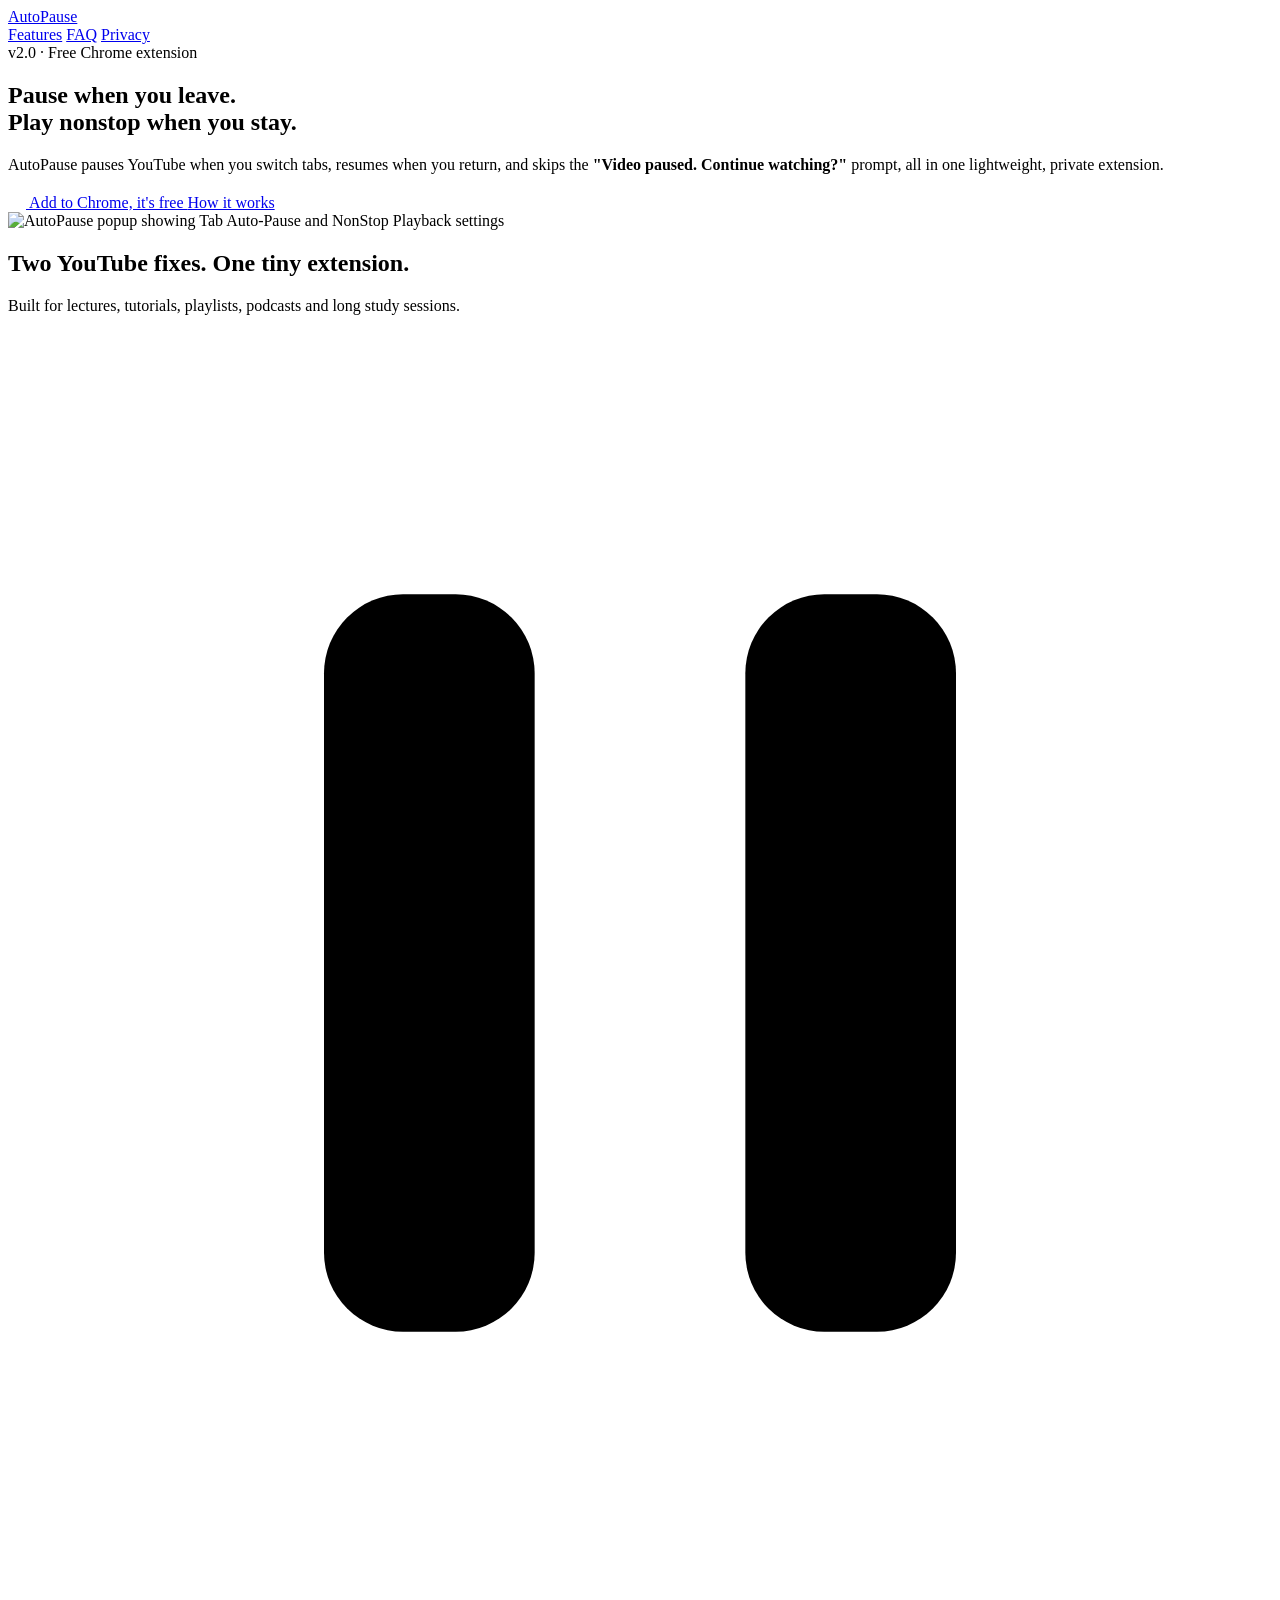
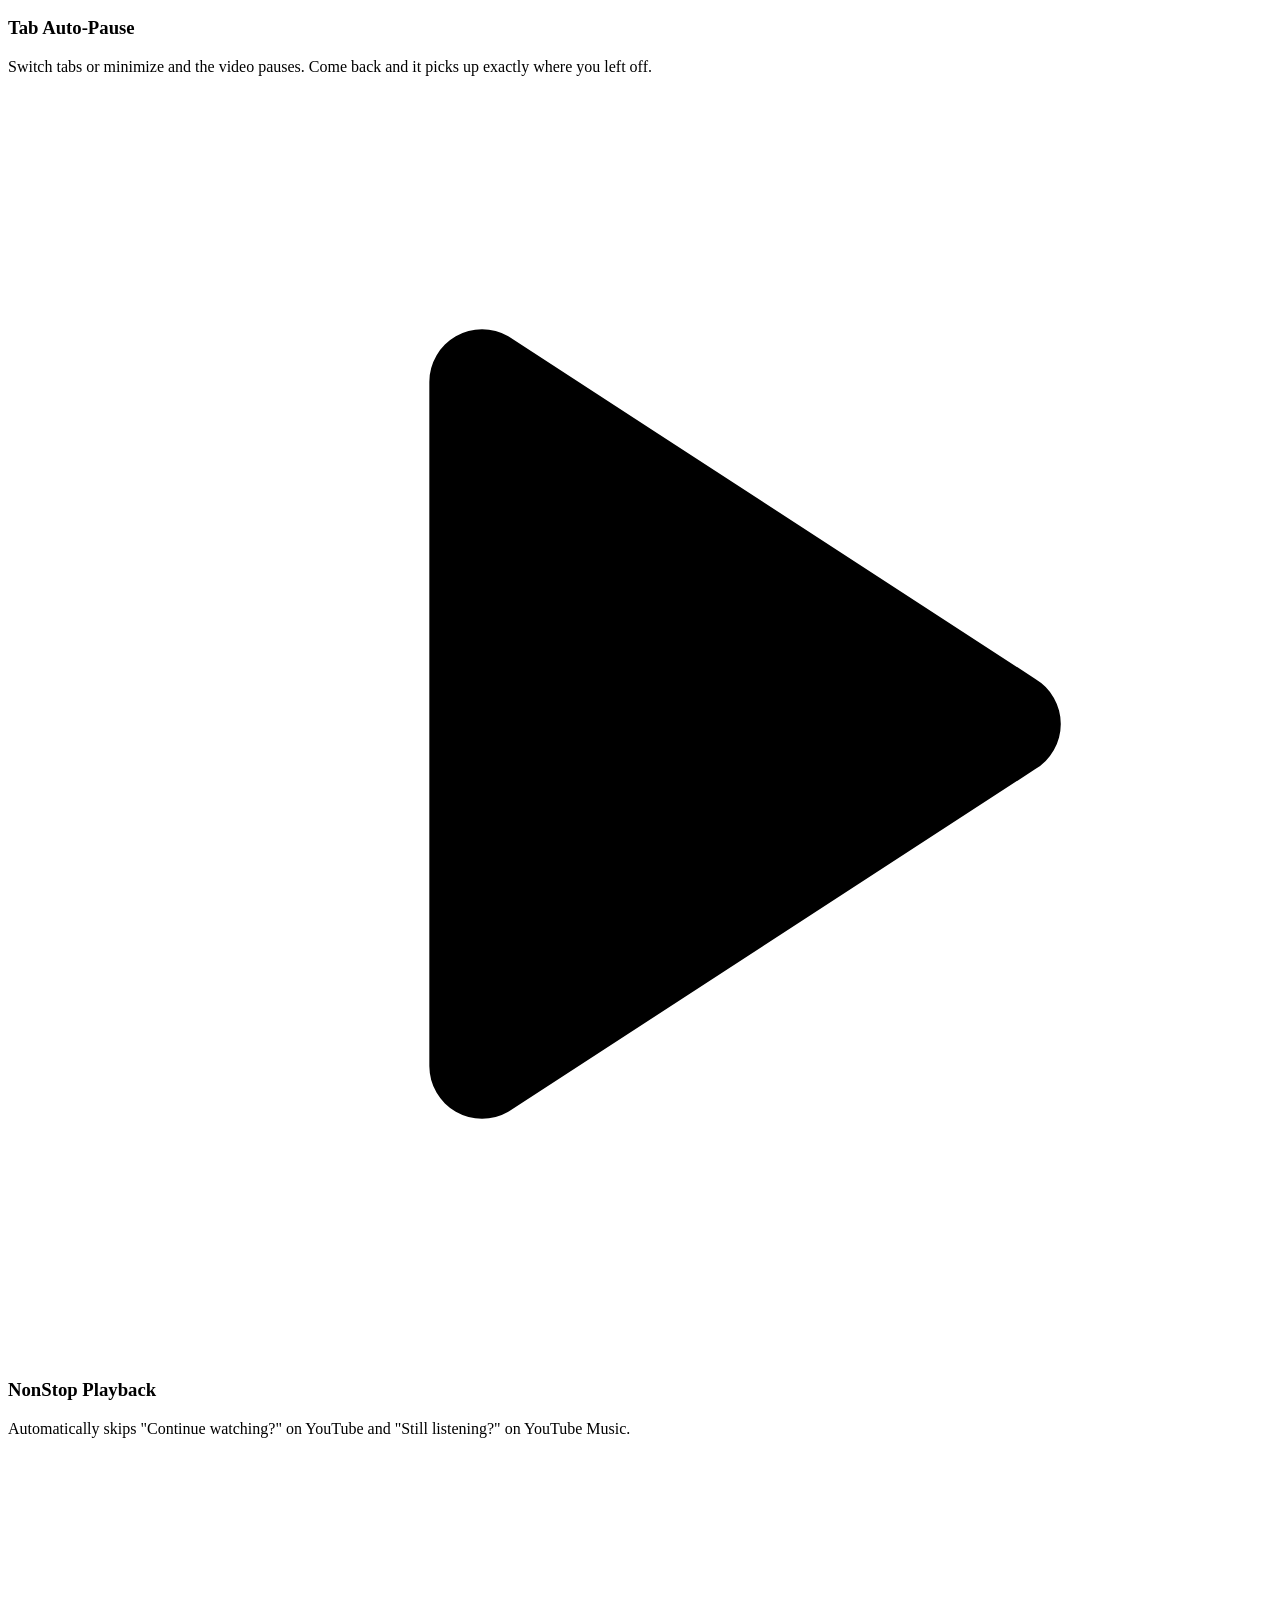
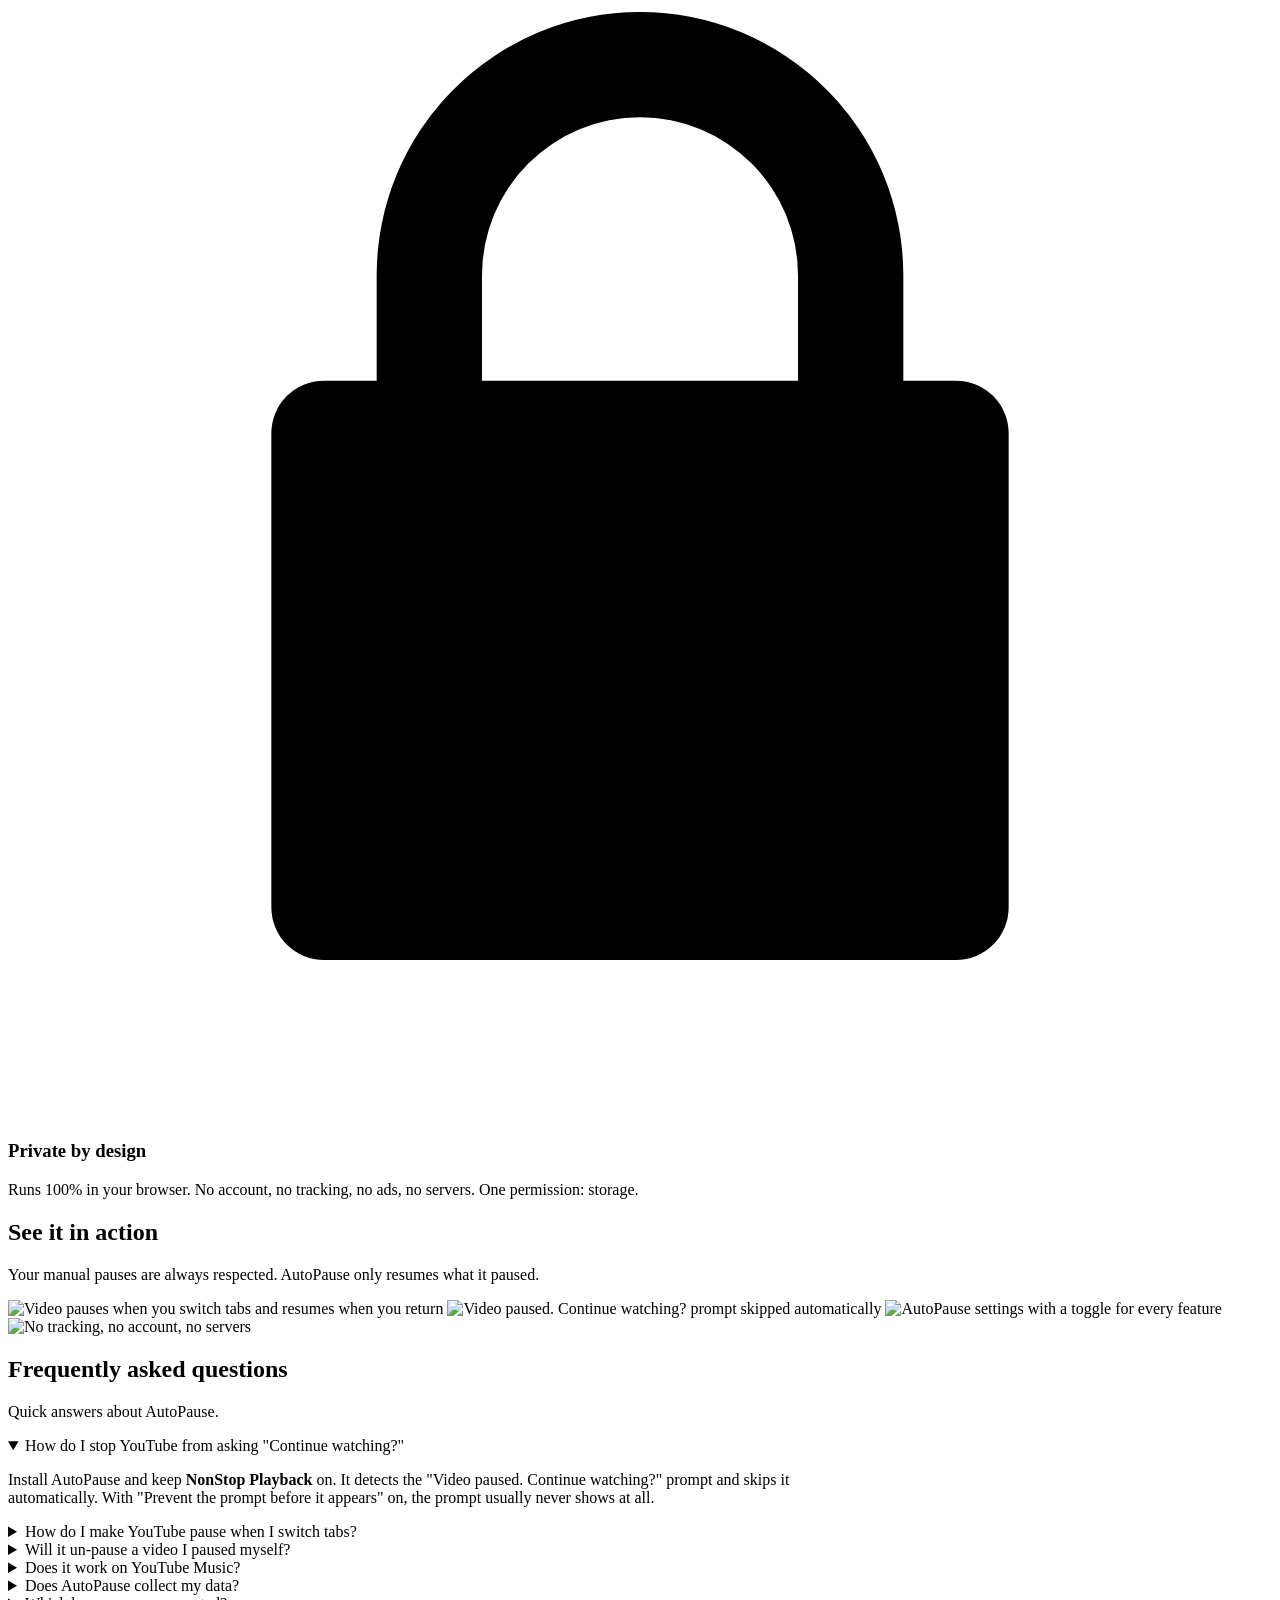
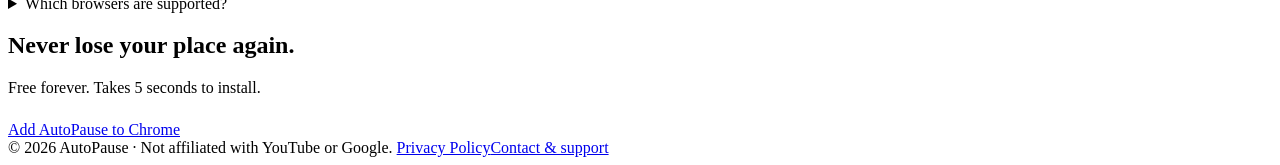
==== index.html @ 43033827 "Add files via upload" ====
<!DOCTYPE html>
<html lang="en">
<head>
  <meta charset="UTF-8" />
  <meta name="viewport" content="width=device-width, initial-scale=1" />
  <title>AutoPause – Pause YouTube on Tab Switch &amp; Skip "Continue Watching?"</title>
  <meta name="description" content="Free Chrome extension that auto-pauses YouTube when you switch tabs, resumes when you return, and skips the 'Video paused. Continue watching?' prompt. Private, no tracking." />
  <meta name="color-scheme" content="dark light" />
  <link rel="icon" type="image/png" href="assets/favicon-32.png" />
  <link rel="stylesheet" href="assets/style.css" />

  <meta property="og:type" content="website" />
  <meta property="og:title" content="AutoPause – Tab Pause & Continue Watching Blocker" />
  <meta property="og:description" content="Pause YouTube when you leave the tab. Skip 'Continue watching?' when you stay. Free and private." />
  <meta property="og:image" content="assets/screenshot-1-overview.jpg" />
  <meta name="twitter:card" content="summary_large_image" />

  <script type="application/ld+json">
  {
    "@context": "https://schema.org",
    "@type": "SoftwareApplication",
    "name": "AutoPause – Tab Pause & Continue Watching Blocker",
    "alternateName": "AutoPause YouTube",
    "applicationCategory": "BrowserApplication",
    "applicationSubCategory": "Chrome extension",
    "operatingSystem": "Chrome, Edge, Brave",
    "softwareVersion": "2.0.0",
    "description": "Chrome extension that auto-pauses YouTube when you switch tabs, resumes when you return, and skips the 'Video paused. Continue watching?' prompt on YouTube and YouTube Music.",
    "downloadUrl": "https://chromewebstore.google.com/detail/fngfjbgfjegboebjladmjghpppmnjjal",
    "offers": { "@type": "Offer", "price": "0", "priceCurrency": "USD" },
    "author": { "@type": "Person", "name": "Sohaib Saqib", "email": "saqibsohaib48@gmail.com" }
  }
  </script>
  <script type="application/ld+json">
  {
    "@context": "https://schema.org",
    "@type": "FAQPage",
    "mainEntity": [
      {"@type":"Question","name":"How do I stop YouTube from asking \"Continue watching?\"","acceptedAnswer":{"@type":"Answer","text":"Install the free AutoPause extension for Chrome and keep NonStop Playback on. It skips the 'Video paused. Continue watching?' prompt automatically and can stop it from appearing."}},
      {"@type":"Question","name":"How do I make YouTube pause automatically when I switch tabs?","acceptedAnswer":{"@type":"Answer","text":"AutoPause's Tab Auto-Pause pauses the video when you leave the tab or minimize the window, and resumes it when you come back."}},
      {"@type":"Question","name":"Will AutoPause un-pause a video I paused myself?","acceptedAnswer":{"@type":"Answer","text":"No. AutoPause only resumes videos that it paused itself."}},
      {"@type":"Question","name":"Does AutoPause work on YouTube Music?","acceptedAnswer":{"@type":"Answer","text":"Yes. The Continue watching / Still listening blocker works on YouTube Music, and tab auto-pause for Music is an optional setting."}},
      {"@type":"Question","name":"Does AutoPause collect my data?","acceptedAnswer":{"@type":"Answer","text":"No. AutoPause runs entirely in your browser, makes no network requests, and collects no personal data."}}
    ]
  }
  </script>
</head>
<body>
  <header class="nav">
    <div class="wrap">
      <a class="brand" href="./"><img src="assets/icon-128.png" alt="" />AutoPause</a>
      <nav>
        <a href="#features">Features</a>
        <a href="#faq">FAQ</a>
        <a href="privacy.html">Privacy</a>
      </nav>
    </div>
  </header>

  <main>
    <section class="hero">
      <div class="wrap hero-grid">
        <div>
          <span class="pill"><i></i>v2.0 · Free Chrome extension</span>
          <h1>Pause when you leave.<br /><span class="grad">Play nonstop</span> when you stay.</h1>
          <p class="lead">AutoPause pauses YouTube when you switch tabs, resumes when you return, and skips the <strong>"Video paused. Continue watching?"</strong> prompt, all in one lightweight, private extension.</p>
          <div class="cta">
            <a class="btn btn-primary" href="https://chromewebstore.google.com/detail/fngfjbgfjegboebjladmjghpppmnjjal" rel="noopener">
              <svg width="18" height="18" viewBox="0 0 24 24" fill="#fff" aria-hidden="true"><path d="M12 3v11.2l3.6-3.6 1.4 1.4-6 6-6-6 1.4-1.4 3.6 3.6V3h2ZM5 19h14v2H5z"/></svg>
              Add to Chrome, it's free
            </a>
            <a class="btn btn-ghost" href="#faq">How it works</a>
          </div>
        </div>
        <img class="hero-shot" src="assets/screenshot-1-overview.jpg" width="1280" height="800" alt="AutoPause popup showing Tab Auto-Pause and NonStop Playback settings" />
      </div>
    </section>

    <section id="features">
      <div class="wrap">
        <h2>Two YouTube fixes. One tiny extension.</h2>
        <p class="sub">Built for lectures, tutorials, playlists, podcasts and long study sessions.</p>
        <div class="cards">
          <div class="card">
            <span class="ico"><svg viewBox="0 0 24 24"><rect x="6" y="5" width="4" height="14" rx="1.5"/><rect x="14" y="5" width="4" height="14" rx="1.5"/></svg></span>
            <h3>Tab Auto-Pause</h3>
            <p>Switch tabs or minimize and the video pauses. Come back and it picks up exactly where you left off.</p>
          </div>
          <div class="card">
            <span class="ico"><svg viewBox="0 0 24 24"><path d="M8 5.5v13a1 1 0 0 0 1.5.86l10-6.5a1 1 0 0 0 0-1.72l-10-6.5A1 1 0 0 0 8 5.5Z"/></svg></span>
            <h3>NonStop Playback</h3>
            <p>Automatically skips "Continue watching?" on YouTube and "Still listening?" on YouTube Music.</p>
          </div>
          <div class="card">
            <span class="ico"><svg viewBox="0 0 24 24"><path d="M7 10V8a5 5 0 0 1 10 0v2h1a1 1 0 0 1 1 1v9a1 1 0 0 1-1 1H6a1 1 0 0 1-1-1v-9a1 1 0 0 1 1-1h1Zm2 0h6V8a3 3 0 0 0-6 0v2Z"/></svg></span>
            <h3>Private by design</h3>
            <p>Runs 100% in your browser. No account, no tracking, no ads, no servers. One permission: storage.</p>
          </div>
        </div>
      </div>
    </section>

    <section>
      <div class="wrap">
        <h2>See it in action</h2>
        <p class="sub">Your manual pauses are always respected. AutoPause only resumes what it paused.</p>
        <div class="shots">
          <img src="assets/screenshot-2-tab-autopause.jpg" width="1280" height="800" loading="lazy" alt="Video pauses when you switch tabs and resumes when you return" />
          <img src="assets/screenshot-3-continue-watching-blocker.jpg" width="1280" height="800" loading="lazy" alt="Video paused. Continue watching? prompt skipped automatically" />
          <img src="assets/screenshot-4-controls.jpg" width="1280" height="800" loading="lazy" alt="AutoPause settings with a toggle for every feature" />
          <img src="assets/screenshot-5-privacy.jpg" width="1280" height="800" loading="lazy" alt="No tracking, no account, no servers" />
        </div>
      </div>
    </section>

    <section id="faq" class="faq">
      <div class="wrap" style="max-width:820px">
        <h2>Frequently asked questions</h2>
        <p class="sub">Quick answers about AutoPause.</p>
        <details open><summary>How do I stop YouTube from asking "Continue watching?"</summary><p>Install AutoPause and keep <strong>NonStop Playback</strong> on. It detects the "Video paused. Continue watching?" prompt and skips it automatically. With "Prevent the prompt before it appears" on, the prompt usually never shows at all.</p></details>
        <details><summary>How do I make YouTube pause when I switch tabs?</summary><p><strong>Tab Auto-Pause</strong> pauses the video as soon as you leave the tab or minimize Chrome, then resumes it when you return. You can turn auto-resume off, or also pause when the window loses focus.</p></details>
        <details><summary>Will it un-pause a video I paused myself?</summary><p>Never. AutoPause only resumes videos that it paused itself. A pause from the button, the spacebar or the K key stays paused.</p></details>
        <details><summary>Does it work on YouTube Music?</summary><p>Yes. The "Still listening?" blocker works on YouTube Music. Tab auto-pause for Music is an optional switch that's off by default, so background music keeps playing.</p></details>
        <details><summary>Does AutoPause collect my data?</summary><p>No. It runs entirely in your browser and makes no network requests. Read the full <a href="privacy.html">privacy policy</a>.</p></details>
        <details><summary>Which browsers are supported?</summary><p>Google Chrome 111 or newer, and Chromium browsers that install from the Chrome Web Store, such as Microsoft Edge and Brave.</p></details>
      </div>
    </section>

    <section>
      <div class="wrap">
        <div class="band">
          <h2>Never lose your place again.</h2>
          <p class="sub" style="margin-bottom:24px">Free forever. Takes 5 seconds to install.</p>
          <a class="btn btn-primary" href="https://chromewebstore.google.com/detail/fngfjbgfjegboebjladmjghpppmnjjal" rel="noopener">Add AutoPause to Chrome</a>
        </div>
      </div>
    </section>
  </main>

  <footer>
    <div class="wrap">
      <span>© 2026 AutoPause · Not affiliated with YouTube or Google.</span>
      <span><a href="privacy.html">Privacy Policy</a><a href="mailto:saqibsohaib48@gmail.com">Contact &amp; support</a></span>
    </div>
  </footer>
</body>
</html>
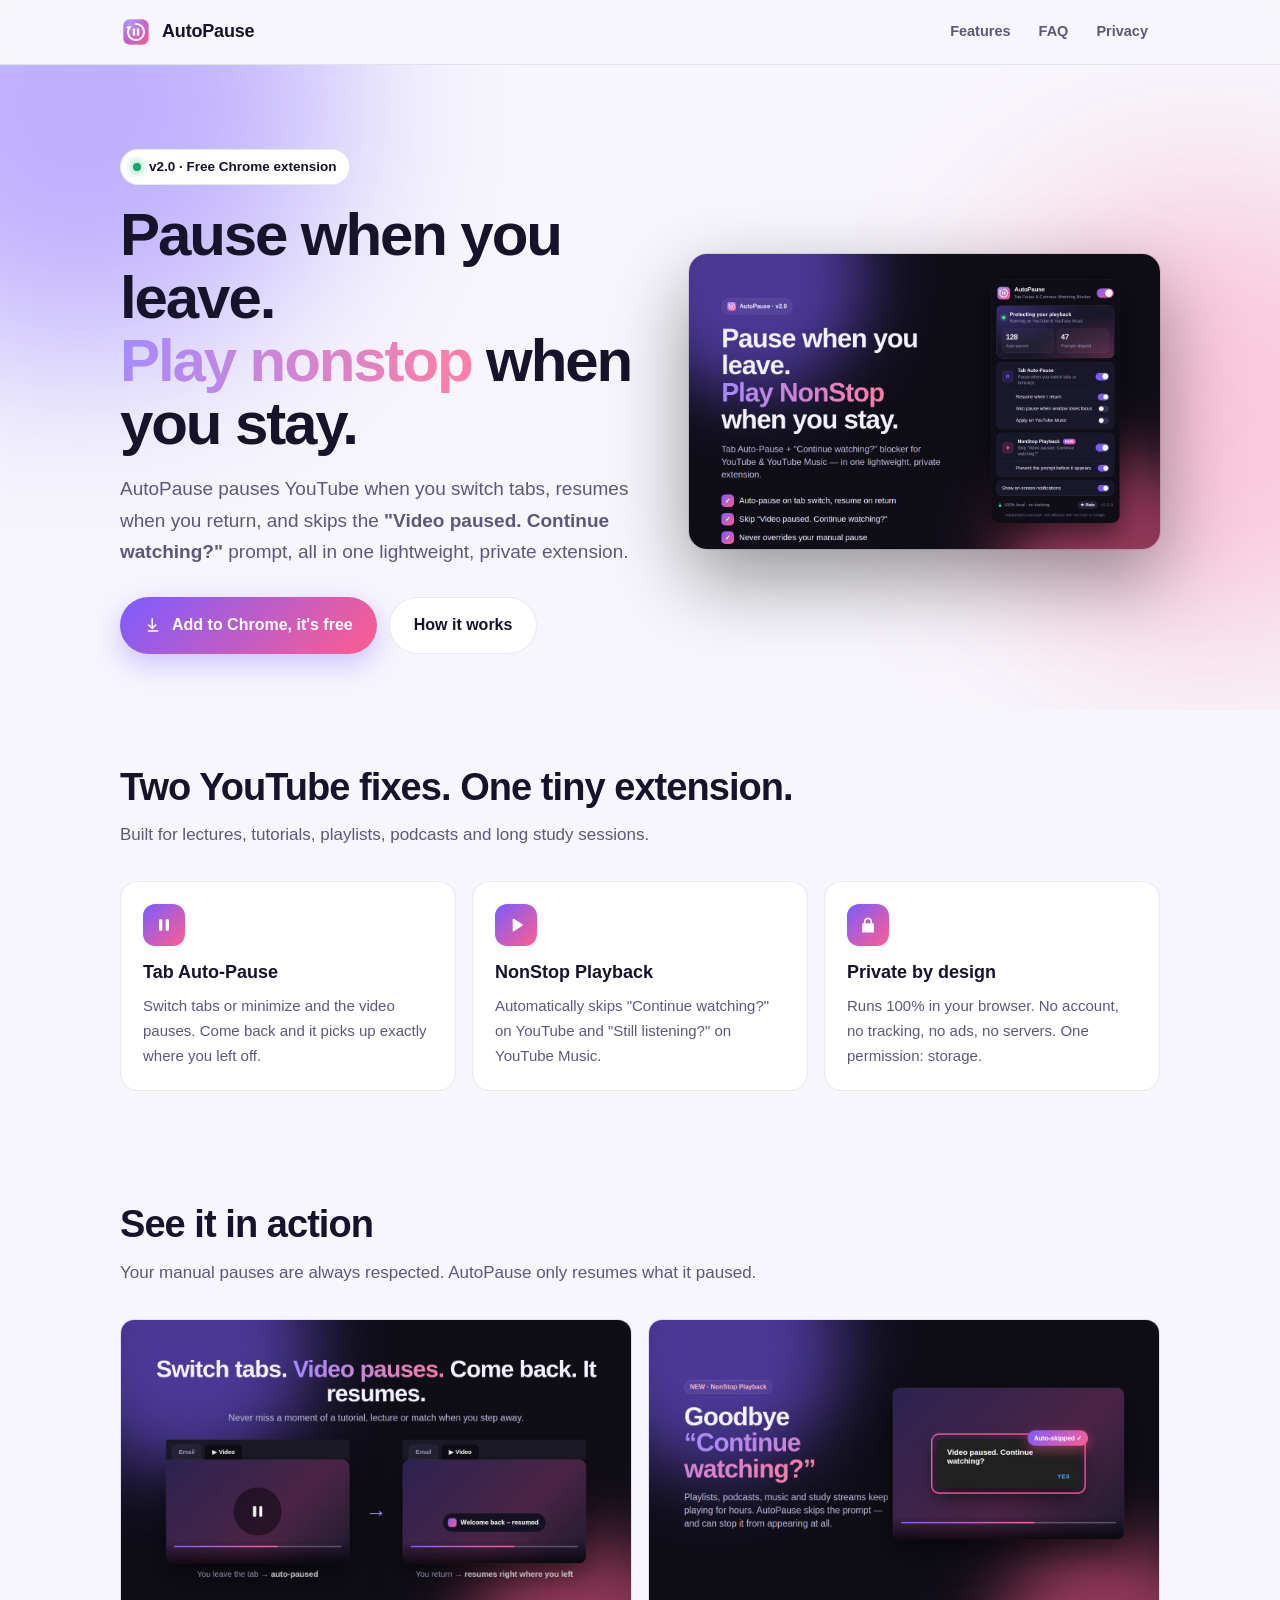
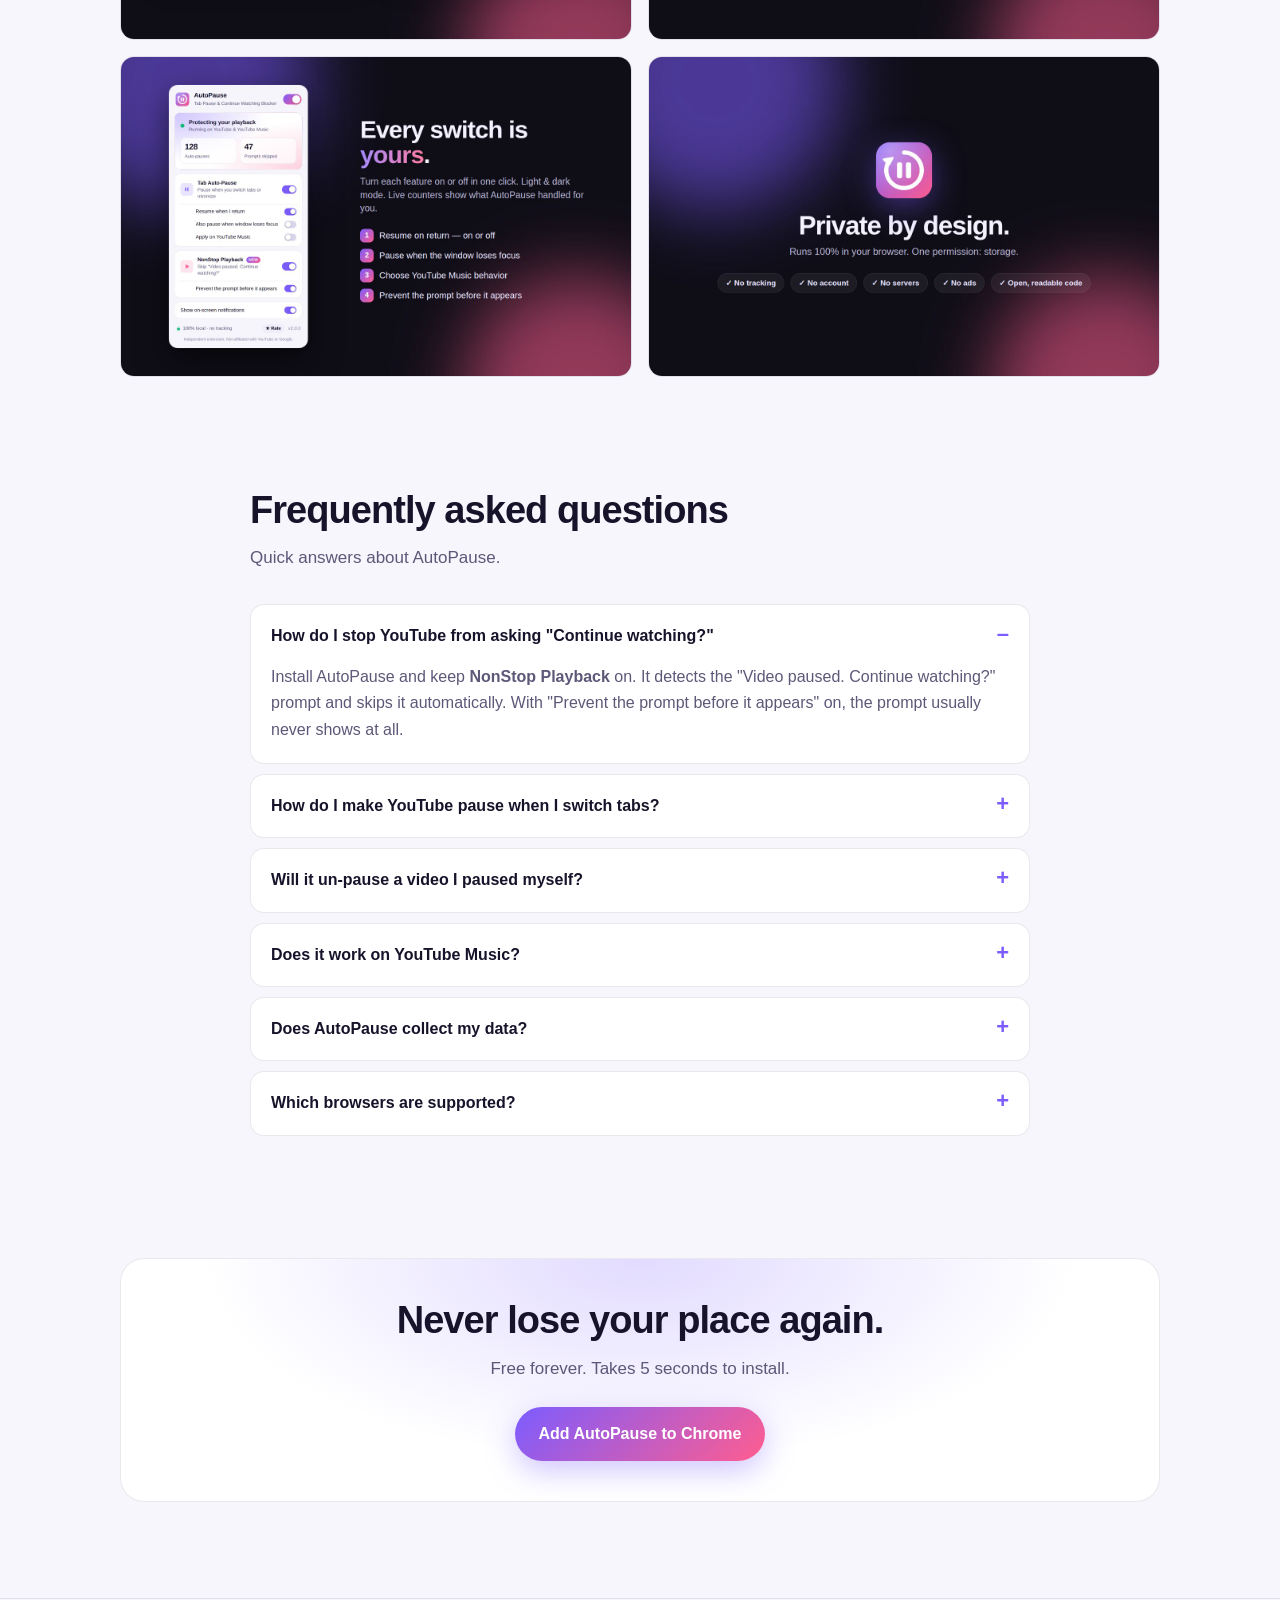
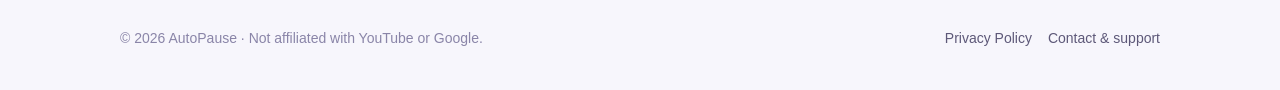
==== commit f79ccd55: "Add files via upload" ====
--- a/index.html
+++ b/index.html
@@ -4,6 +4,7 @@
   <meta charset="UTF-8" />
   <meta name="viewport" content="width=device-width, initial-scale=1" />
   <title>AutoPause – Pause YouTube on Tab Switch &amp; Skip "Continue Watching?"</title>
+  <link rel="canonical" href="https://sohaibsaqibai-dot.github.io/autopause/">
   <meta name="description" content="Free Chrome extension that auto-pauses YouTube when you switch tabs, resumes when you return, and skips the 'Video paused. Continue watching?' prompt. Private, no tracking." />
   <meta name="color-scheme" content="dark light" />
   <link rel="icon" type="image/png" href="assets/favicon-32.png" />
--- a/assets/style.css
+++ b/assets/style.css
@@ -0,0 +1,127 @@
+:root {
+  --bg: #0f0e17;
+  --bg-2: #15142a;
+  --panel: #1b1930;
+  --line: rgba(255, 255, 255, 0.08);
+  --text: #f4f2ff;
+  --muted: #a7a3c4;
+  --faint: #77739a;
+  --a1: #7c5cff;
+  --a2: #ff5d8f;
+  --ok: #3ee29a;
+  --grad: linear-gradient(135deg, var(--a1), var(--a2));
+  --radius: 18px;
+  --max: 1080px;
+}
+@media (prefers-color-scheme: light) {
+  :root {
+    --bg: #f7f6fc;
+    --bg-2: #efedf9;
+    --panel: #ffffff;
+    --line: rgba(20, 16, 60, 0.09);
+    --text: #16132a;
+    --muted: #5d5878;
+    --faint: #8a85a8;
+    --ok: #10a86c;
+  }
+}
+
+* { box-sizing: border-box; }
+html { scroll-behavior: smooth; }
+body {
+  margin: 0;
+  background: var(--bg);
+  color: var(--text);
+  font: 16px/1.65 "Inter", "Segoe UI", -apple-system, BlinkMacSystemFont, Roboto, Arial, sans-serif;
+  -webkit-font-smoothing: antialiased;
+}
+img { max-width: 100%; height: auto; display: block; }
+a { color: inherit; }
+.wrap { max-width: var(--max); margin: 0 auto; padding: 0 20px; }
+
+/* Nav ------------------------------------------------------------------ */
+.nav { position: sticky; top: 0; z-index: 10; backdrop-filter: blur(12px); background: color-mix(in srgb, var(--bg) 78%, transparent); border-bottom: 1px solid var(--line); }
+.nav .wrap { display: flex; align-items: center; gap: 12px; height: 64px; }
+.brand { display: flex; align-items: center; gap: 10px; text-decoration: none; font-weight: 800; font-size: 18px; letter-spacing: -0.01em; }
+.brand img { width: 32px; height: 32px; border-radius: 9px; }
+.nav nav { margin-left: auto; display: flex; gap: 4px; }
+.nav nav a { text-decoration: none; color: var(--muted); font-weight: 600; font-size: 14.5px; padding: 8px 12px; border-radius: 10px; }
+.nav nav a:hover, .nav nav a[aria-current="page"] { color: var(--text); background: var(--bg-2); }
+
+/* Buttons -------------------------------------------------------------- */
+.btn { display: inline-flex; align-items: center; gap: 10px; text-decoration: none; font-weight: 700; border-radius: 999px; padding: 14px 24px; transition: transform .15s ease, box-shadow .15s ease; }
+.btn-primary { background: var(--grad); color: #fff; box-shadow: 0 10px 30px rgba(124, 92, 255, .35); }
+.btn-primary:hover { transform: translateY(-1px); box-shadow: 0 14px 36px rgba(255, 93, 143, .4); }
+.btn-ghost { border: 1px solid var(--line); background: var(--panel); }
+
+/* Hero ----------------------------------------------------------------- */
+.hero { position: relative; overflow: hidden; padding: 84px 0 56px; }
+.hero::before, .hero::after { content: ""; position: absolute; border-radius: 50%; filter: blur(90px); opacity: .45; z-index: -1; }
+.hero::before { width: 520px; height: 520px; background: var(--a1); left: -180px; top: -220px; }
+.hero::after { width: 460px; height: 460px; background: var(--a2); right: -160px; top: 120px; opacity: .3; }
+.hero-grid { display: grid; grid-template-columns: 1.05fr .95fr; gap: 48px; align-items: center; }
+.pill { display: inline-flex; align-items: center; gap: 8px; font-size: 13.5px; font-weight: 700; padding: 6px 12px; border-radius: 999px; background: var(--panel); border: 1px solid var(--line); }
+.pill i { width: 8px; height: 8px; border-radius: 50%; background: var(--ok); box-shadow: 0 0 10px var(--ok); }
+h1 { font-size: clamp(38px, 5.4vw, 60px); line-height: 1.05; letter-spacing: -0.035em; margin: 18px 0 18px; font-weight: 800; }
+.grad { background: linear-gradient(90deg, #a58bff, #ff7ea6); -webkit-background-clip: text; background-clip: text; color: transparent; }
+.lead { font-size: 19px; color: var(--muted); margin: 0 0 30px; max-width: 34em; }
+.cta { display: flex; flex-wrap: wrap; gap: 12px; }
+.hero-shot { border-radius: var(--radius); box-shadow: 0 30px 80px rgba(0,0,0,.4), 0 0 0 1px var(--line); }
+
+/* Sections ------------------------------------------------------------- */
+section { padding: 56px 0; }
+h2 { font-size: clamp(28px, 3.6vw, 38px); letter-spacing: -0.025em; line-height: 1.15; margin: 0 0 12px; }
+.sub { color: var(--muted); margin: 0 0 32px; font-size: 17px; }
+.cards { display: grid; grid-template-columns: repeat(3, 1fr); gap: 16px; }
+.card { background: var(--panel); border: 1px solid var(--line); border-radius: var(--radius); padding: 22px; }
+.card h3 { margin: 12px 0 6px; font-size: 18px; }
+.card p { margin: 0; color: var(--muted); font-size: 15px; }
+.ico { width: 42px; height: 42px; border-radius: 12px; display: grid; place-items: center; background: var(--grad); color: #fff; }
+.ico svg { width: 20px; height: 20px; fill: #fff; }
+
+.shots { display: grid; grid-template-columns: repeat(2, 1fr); gap: 16px; }
+.shots img { border-radius: 14px; border: 1px solid var(--line); }
+
+/* FAQ ------------------------------------------------------------------ */
+.faq details { background: var(--panel); border: 1px solid var(--line); border-radius: 14px; padding: 4px 20px; margin-bottom: 10px; }
+.faq summary { cursor: pointer; font-weight: 700; padding: 14px 0; list-style: none; display: flex; justify-content: space-between; gap: 16px; }
+.faq summary::after { content: "+"; color: var(--a1); font-size: 22px; line-height: 1; }
+.faq details[open] summary::after { content: "–"; }
+.faq details p { margin: 0 0 16px; color: var(--muted); }
+
+.band { background: var(--panel); border: 1px solid var(--line); border-radius: 24px; padding: 40px; text-align: center; position: relative; overflow: hidden; }
+.band::before { content: ""; position: absolute; inset: 0; background: radial-gradient(60% 120% at 50% 0%, rgba(124,92,255,.22), transparent 70%); pointer-events: none; }
+.band > * { position: relative; }
+
+/* Legal / document pages ----------------------------------------------- */
+.doc { max-width: 780px; margin: 0 auto; padding: 56px 20px 40px; }
+.doc h1 { font-size: clamp(34px, 5vw, 48px); margin-top: 8px; }
+.meta { color: var(--faint); font-size: 14.5px; margin-bottom: 28px; }
+.summary { background: var(--panel); border: 1px solid var(--line); border-left: 4px solid var(--a1); border-radius: 14px; padding: 18px 22px; margin: 0 0 36px; }
+.summary ul { margin: 8px 0 0; padding-left: 20px; }
+.doc h2 { font-size: 22px; margin: 38px 0 10px; letter-spacing: -0.015em; }
+.doc p, .doc li { color: var(--muted); }
+.doc strong { color: var(--text); }
+.doc table { width: 100%; border-collapse: collapse; margin: 12px 0; font-size: 15px; }
+.doc th, .doc td { text-align: left; padding: 10px 12px; border-bottom: 1px solid var(--line); vertical-align: top; }
+.doc th { color: var(--text); font-weight: 700; background: var(--bg-2); }
+.doc td { color: var(--muted); }
+.doc code { background: var(--bg-2); padding: 2px 6px; border-radius: 6px; font-size: .92em; color: var(--text); }
+.toc { display: flex; flex-wrap: wrap; gap: 8px; margin-bottom: 8px; }
+.toc a { text-decoration: none; font-size: 13.5px; font-weight: 600; padding: 6px 12px; border-radius: 999px; background: var(--bg-2); color: var(--muted); }
+.toc a:hover { color: var(--text); }
+
+/* Footer --------------------------------------------------------------- */
+footer { border-top: 1px solid var(--line); margin-top: 40px; padding: 28px 0 40px; color: var(--faint); font-size: 14px; }
+footer .wrap { display: flex; flex-wrap: wrap; gap: 16px; align-items: center; justify-content: space-between; }
+footer a { color: var(--muted); text-decoration: none; margin-left: 16px; }
+footer a:hover { color: var(--text); }
+
+@media (max-width: 820px) {
+  .hero-grid, .cards, .shots { grid-template-columns: 1fr; }
+  .hero { padding-top: 48px; }
+  .nav nav a { padding: 8px 8px; font-size: 14px; }
+  .band { padding: 28px 20px; }
+  footer a { margin: 0 16px 0 0; }
+}
+@media (prefers-reduced-motion: reduce) { * { transition: none !important; scroll-behavior: auto !important; } }
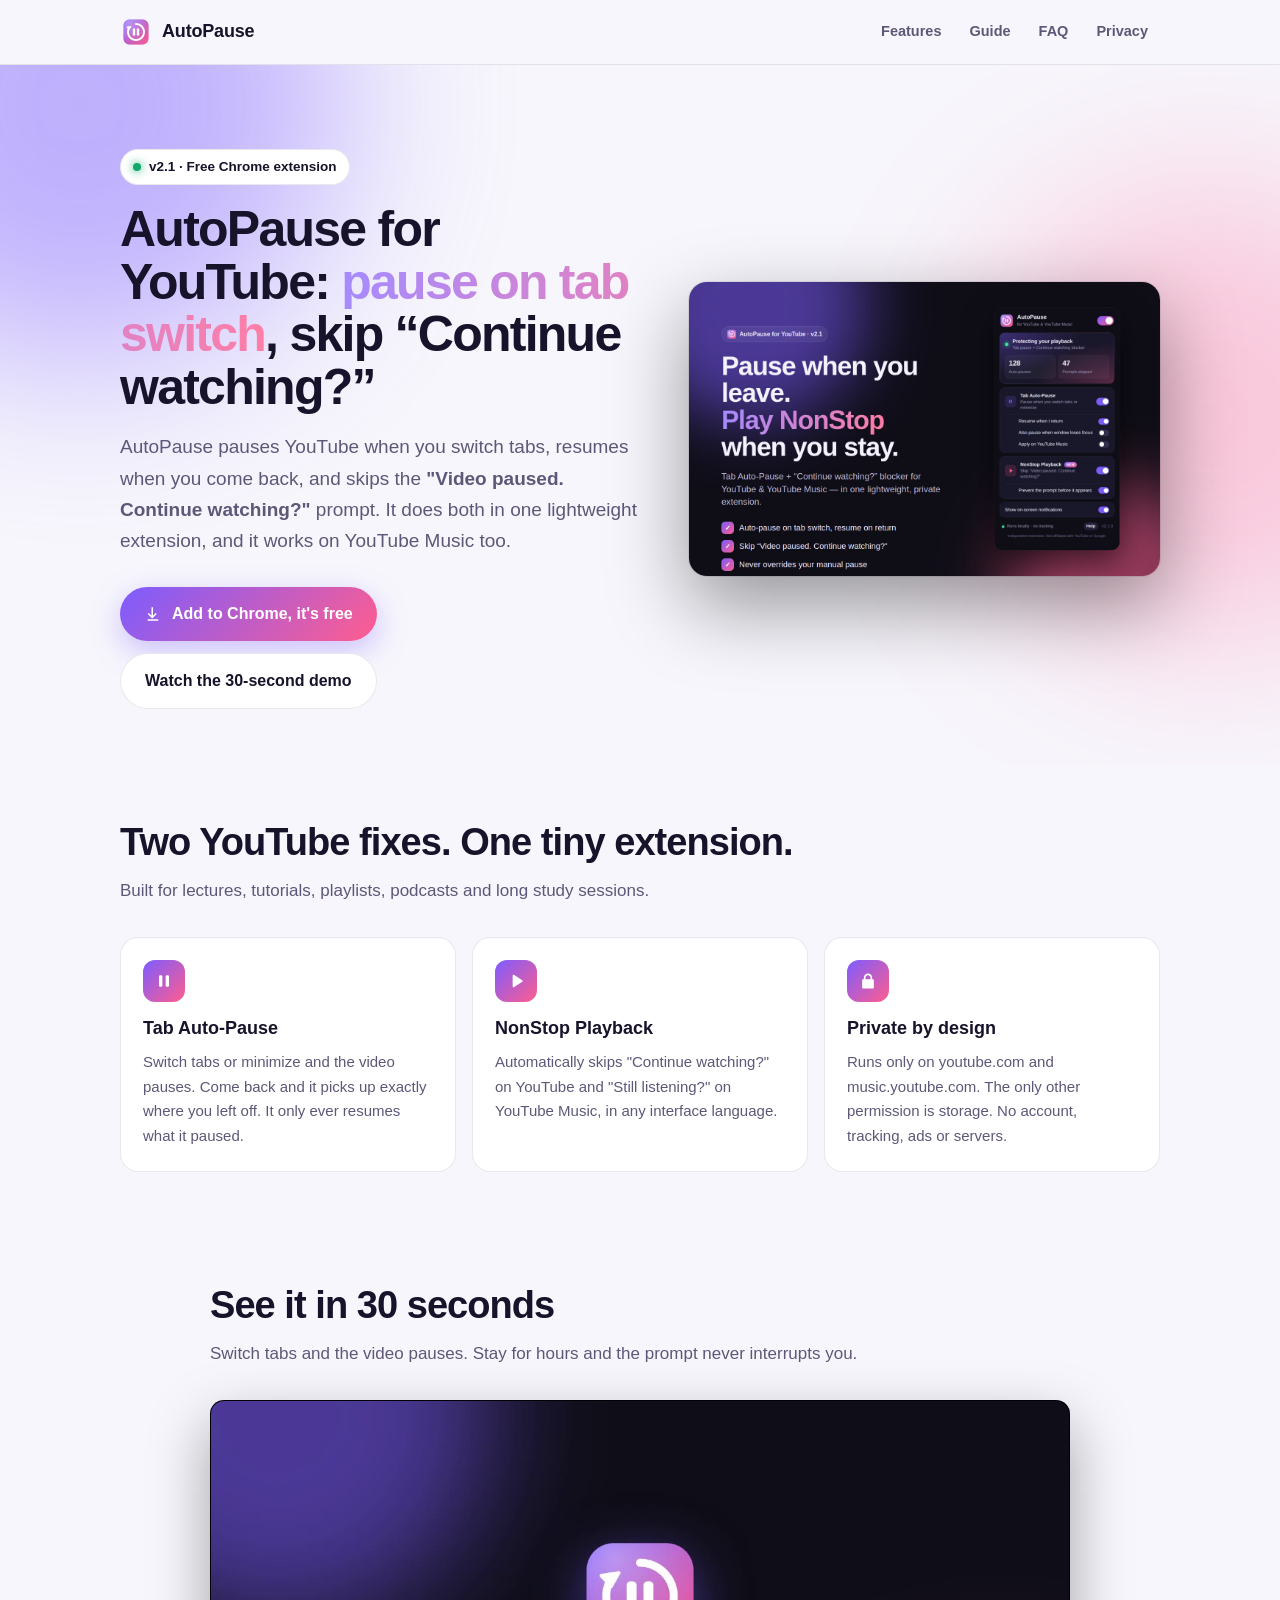
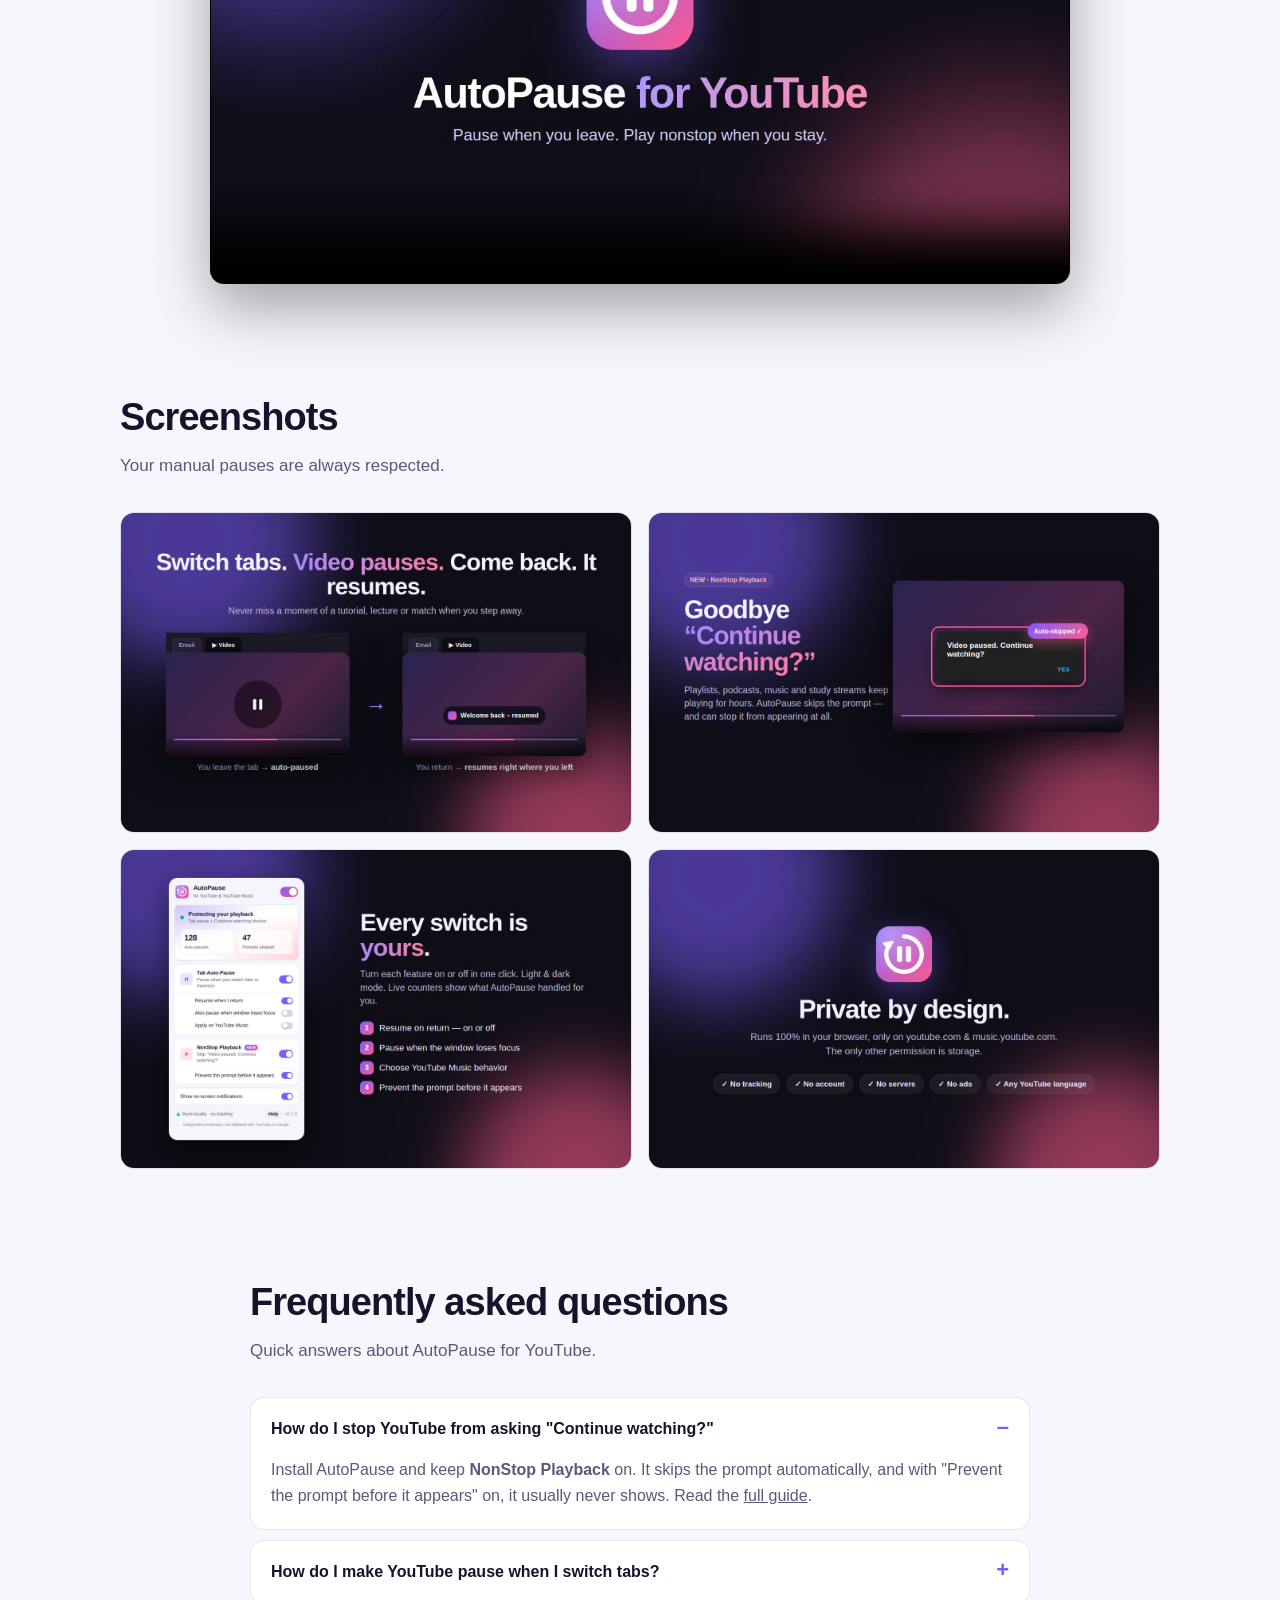
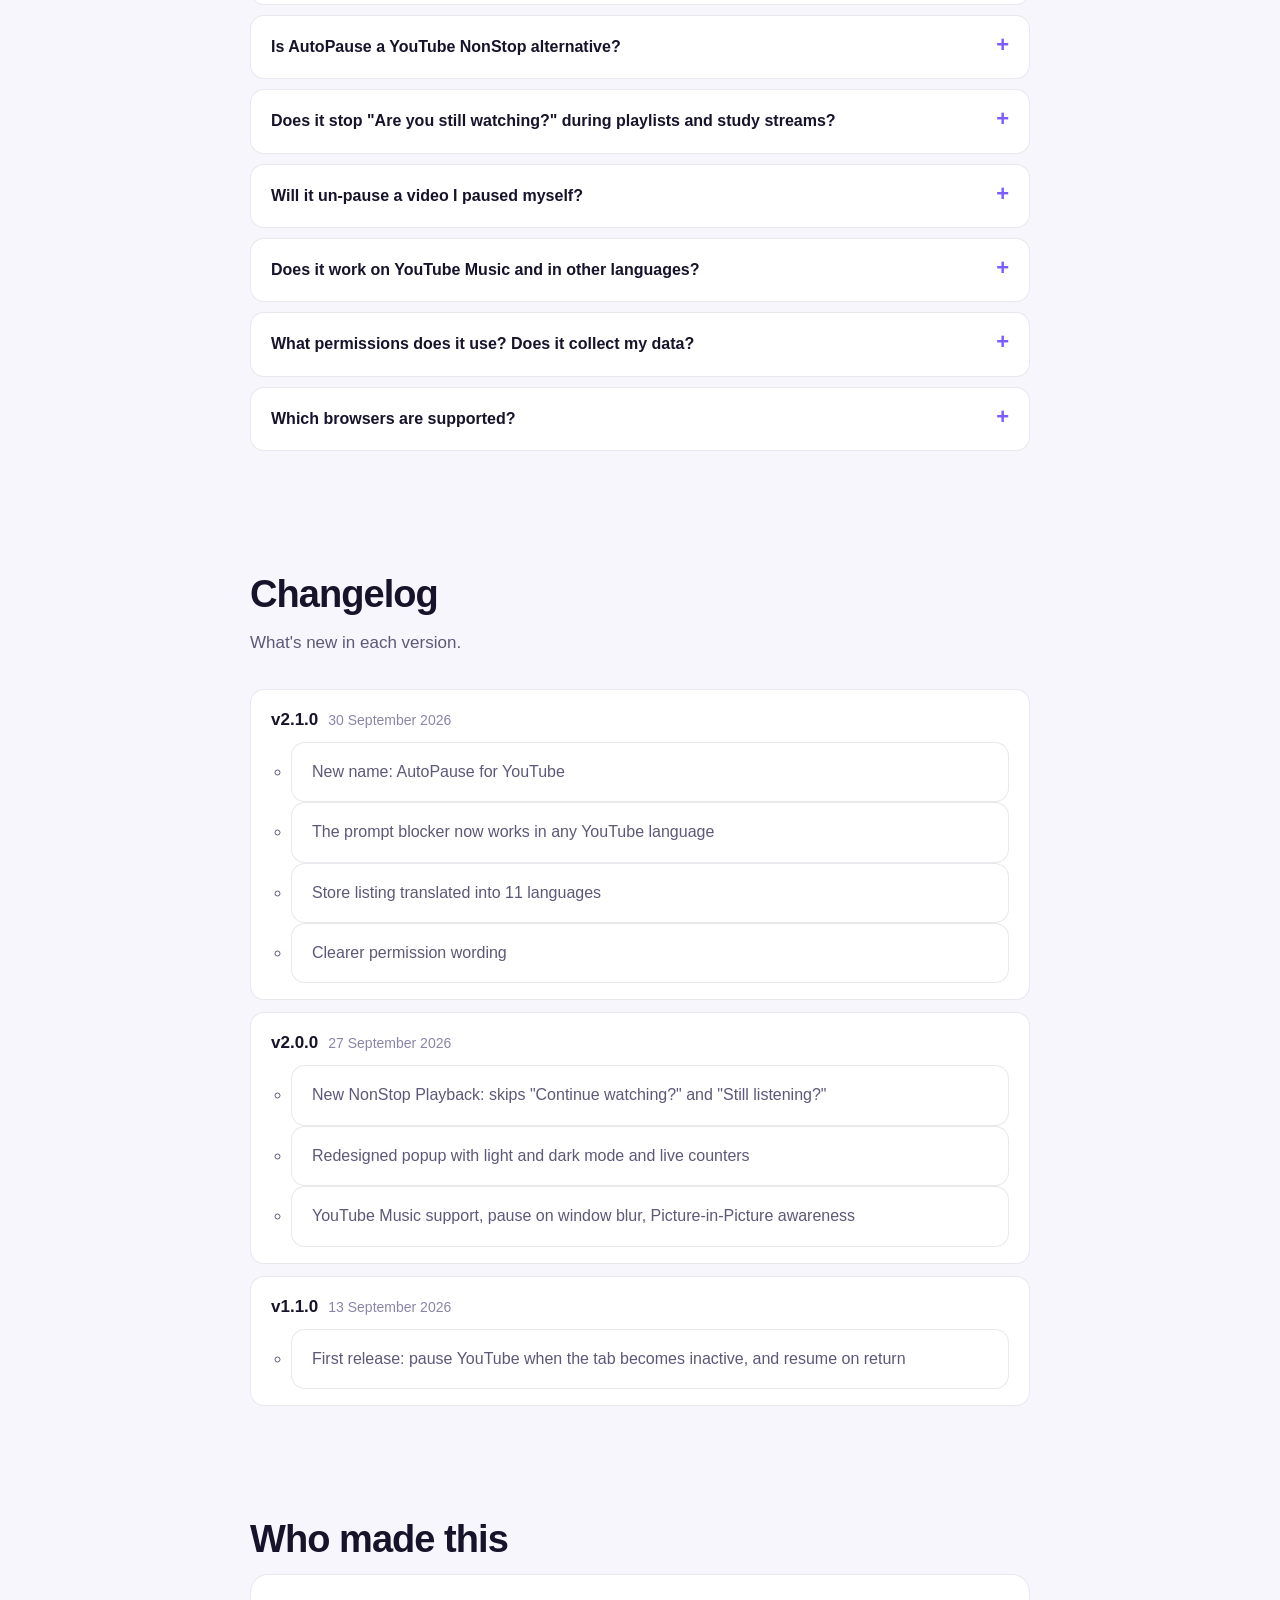
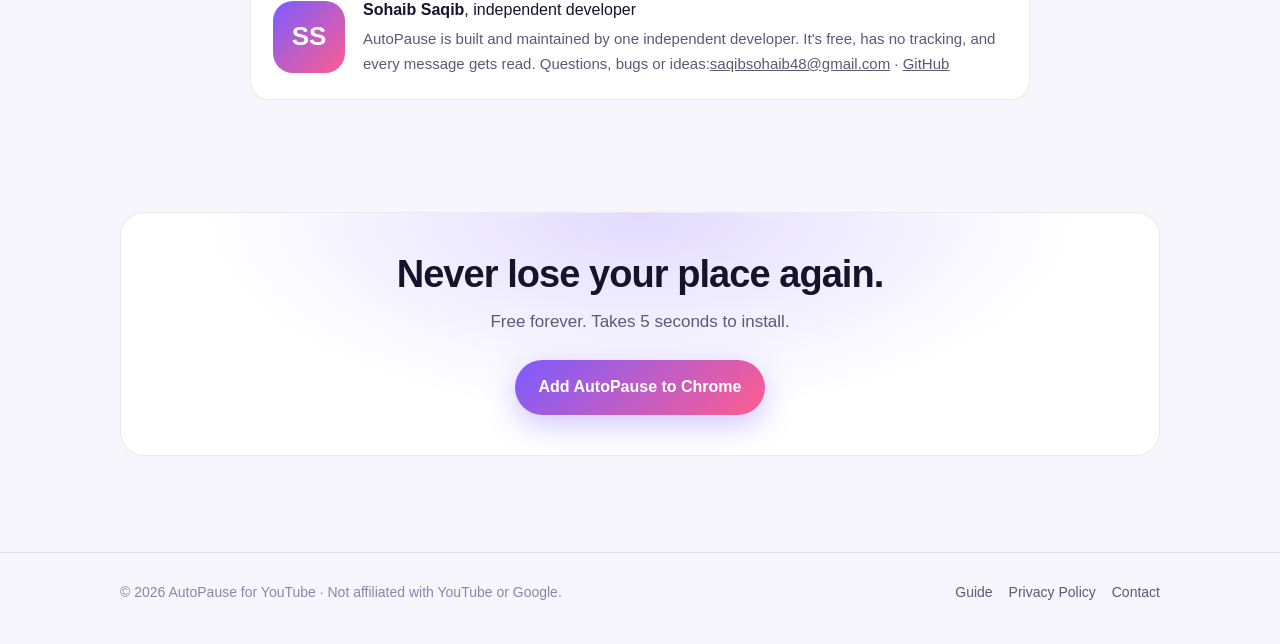
==== commit 565156e4: "Add files via upload" ====
--- a/index.html
+++ b/index.html
@@ -3,45 +3,96 @@
 <head>
   <meta charset="UTF-8" />
   <meta name="viewport" content="width=device-width, initial-scale=1" />
-  <title>AutoPause – Pause YouTube on Tab Switch &amp; Skip "Continue Watching?"</title>
-  <link rel="canonical" href="https://sohaibsaqibai-dot.github.io/autopause/">
-  <meta name="description" content="Free Chrome extension that auto-pauses YouTube when you switch tabs, resumes when you return, and skips the 'Video paused. Continue watching?' prompt. Private, no tracking." />
+  <title>AutoPause for YouTube – Pause on Tab Switch &amp; Skip "Continue Watching?"</title>
+  <meta name="description" content="Free Chrome extension: pause YouTube when you switch tabs, auto-resume when you return, and auto-skip 'Video paused. Continue watching?'. Works on YouTube Music. No tracking." />
+  <link rel="canonical" href="https://sohaibsaqibai-dot.github.io/autopause/" />
   <meta name="color-scheme" content="dark light" />
-  <link rel="icon" type="image/png" href="assets/favicon-32.png" />
-  <link rel="stylesheet" href="assets/style.css" />
+  <link rel="icon" type="image/png" href="favicon-32.png" />
+  <link rel="stylesheet" href="style.css" />
 
   <meta property="og:type" content="website" />
-  <meta property="og:title" content="AutoPause – Tab Pause & Continue Watching Blocker" />
-  <meta property="og:description" content="Pause YouTube when you leave the tab. Skip 'Continue watching?' when you stay. Free and private." />
-  <meta property="og:image" content="assets/screenshot-1-overview.jpg" />
+  <meta property="og:site_name" content="AutoPause for YouTube" />
+  <meta property="og:url" content="https://sohaibsaqibai-dot.github.io/autopause/" />
+  <meta property="og:title" content="AutoPause for YouTube – Pause on Tab Switch & Skip Continue Watching" />
+  <meta property="og:description" content="Pause YouTube when you leave the tab. Skip 'Continue watching?' when you stay. Free, private, no tracking." />
+  <meta property="og:image" content="https://sohaibsaqibai-dot.github.io/autopause/screenshot-1-overview.jpg" />
+  <meta property="og:image:width" content="1280" />
+  <meta property="og:image:height" content="800" />
   <meta name="twitter:card" content="summary_large_image" />
+  <meta name="twitter:image" content="https://sohaibsaqibai-dot.github.io/autopause/screenshot-1-overview.jpg" />
 
   <script type="application/ld+json">
   {
     "@context": "https://schema.org",
-    "@type": "SoftwareApplication",
-    "name": "AutoPause – Tab Pause & Continue Watching Blocker",
-    "alternateName": "AutoPause YouTube",
-    "applicationCategory": "BrowserApplication",
-    "applicationSubCategory": "Chrome extension",
-    "operatingSystem": "Chrome, Edge, Brave",
-    "softwareVersion": "2.0.0",
-    "description": "Chrome extension that auto-pauses YouTube when you switch tabs, resumes when you return, and skips the 'Video paused. Continue watching?' prompt on YouTube and YouTube Music.",
-    "downloadUrl": "https://chromewebstore.google.com/detail/fngfjbgfjegboebjladmjghpppmnjjal",
-    "offers": { "@type": "Offer", "price": "0", "priceCurrency": "USD" },
-    "author": { "@type": "Person", "name": "Sohaib Saqib", "email": "saqibsohaib48@gmail.com" }
-  }
-  </script>
-  <script type="application/ld+json">
-  {
-    "@context": "https://schema.org",
-    "@type": "FAQPage",
-    "mainEntity": [
-      {"@type":"Question","name":"How do I stop YouTube from asking \"Continue watching?\"","acceptedAnswer":{"@type":"Answer","text":"Install the free AutoPause extension for Chrome and keep NonStop Playback on. It skips the 'Video paused. Continue watching?' prompt automatically and can stop it from appearing."}},
-      {"@type":"Question","name":"How do I make YouTube pause automatically when I switch tabs?","acceptedAnswer":{"@type":"Answer","text":"AutoPause's Tab Auto-Pause pauses the video when you leave the tab or minimize the window, and resumes it when you come back."}},
-      {"@type":"Question","name":"Will AutoPause un-pause a video I paused myself?","acceptedAnswer":{"@type":"Answer","text":"No. AutoPause only resumes videos that it paused itself."}},
-      {"@type":"Question","name":"Does AutoPause work on YouTube Music?","acceptedAnswer":{"@type":"Answer","text":"Yes. The Continue watching / Still listening blocker works on YouTube Music, and tab auto-pause for Music is an optional setting."}},
-      {"@type":"Question","name":"Does AutoPause collect my data?","acceptedAnswer":{"@type":"Answer","text":"No. AutoPause runs entirely in your browser, makes no network requests, and collects no personal data."}}
+    "@graph": [
+      {
+        "@type": "SoftwareApplication",
+        "@id": "https://sohaibsaqibai-dot.github.io/autopause/#app",
+        "name": "AutoPause for YouTube",
+        "alternateName": ["AutoPause – Tab Pause & Continue Watching Blocker", "AutoPause YouTube"],
+        "applicationCategory": "BrowserApplication",
+        "applicationSubCategory": "Browser extension",
+        "operatingSystem": "Chrome, Edge, Brave (Chromium 111+)",
+        "softwareVersion": "2.1.0",
+        "datePublished": "2026-09-13",
+        "dateModified": "2026-09-30",
+        "inLanguage": ["en", "es", "pt-BR", "hi", "id", "de", "fr", "ar", "ru", "ja", "tr"],
+        "description": "Free Chrome extension that pauses YouTube when you switch tabs, resumes when you return, and auto-skips the 'Video paused. Continue watching?' prompt. Works on YouTube Music. No tracking.",
+        "featureList": [
+          "Pause YouTube automatically when switching tabs or minimizing",
+          "Auto-resume when you return, only if AutoPause paused it",
+          "Auto-skip 'Video paused. Continue watching?' and YouTube Music 'Still listening?'",
+          "Optionally prevent the prompt before it appears",
+          "Works in any YouTube interface language",
+          "Picture-in-Picture aware"
+        ],
+        "url": "https://sohaibsaqibai-dot.github.io/autopause/",
+        "downloadUrl": "https://chromewebstore.google.com/detail/fngfjbgfjegboebjladmjghpppmnjjal",
+        "installUrl": "https://chromewebstore.google.com/detail/fngfjbgfjegboebjladmjghpppmnjjal",
+        "screenshot": "https://sohaibsaqibai-dot.github.io/autopause/screenshot-1-overview.jpg",
+        "image": "https://sohaibsaqibai-dot.github.io/autopause/icon-512.png",
+        "offers": { "@type": "Offer", "price": "0", "priceCurrency": "USD" },
+        "author": { "@id": "https://sohaibsaqibai-dot.github.io/#person" },
+        "publisher": { "@id": "https://sohaibsaqibai-dot.github.io/#person" }
+      },
+      {
+        "@type": "Person",
+        "@id": "https://sohaibsaqibai-dot.github.io/#person",
+        "name": "Sohaib Saqib",
+        "url": "https://sohaibsaqibai-dot.github.io/autopause/#about",
+        "email": "saqibsohaib48@gmail.com",
+        "sameAs": [
+          "https://github.com/sohaibsaqibai-dot",
+          "https://chromewebstore.google.com/detail/fngfjbgfjegboebjladmjghpppmnjjal"
+        ]
+      },
+      {
+        "@type": "WebSite",
+        "@id": "https://sohaibsaqibai-dot.github.io/autopause/#website",
+        "name": "AutoPause for YouTube",
+        "url": "https://sohaibsaqibai-dot.github.io/autopause/",
+        "publisher": { "@id": "https://sohaibsaqibai-dot.github.io/#person" }
+      },
+      {
+        "@type": "FAQPage",
+        "@id": "https://sohaibsaqibai-dot.github.io/autopause/#faq",
+        "mainEntity": [
+          { "@type": "Question", "name": "How do I stop YouTube from asking 'Continue watching?'",
+            "acceptedAnswer": { "@type": "Answer", "text": "Install AutoPause for YouTube and keep NonStop Playback on. It skips the prompt automatically and can stop it from appearing." } },
+          { "@type": "Question", "name": "How do I make YouTube pause when I switch tabs?",
+            "acceptedAnswer": { "@type": "Answer", "text": "AutoPause's Tab Auto-Pause pauses the video when you leave the tab and resumes it when you come back." } },
+          { "@type": "Question", "name": "Is AutoPause a YouTube NonStop alternative?",
+            "acceptedAnswer": { "@type": "Answer", "text": "Yes. AutoPause includes NonStop-style auto-continue, and also pauses YouTube when you switch tabs and resumes when you return, all in one extension." } },
+          { "@type": "Question", "name": "Does it stop 'Are you still watching?' during playlists and study streams?",
+            "acceptedAnswer": { "@type": "Answer", "text": "Yes. It skips the prompt so long playlists, lectures, podcasts and lo-fi streams keep playing." } },
+          { "@type": "Question", "name": "Will it un-pause a video I paused myself?",
+            "acceptedAnswer": { "@type": "Answer", "text": "No. AutoPause only resumes videos that it paused." } },
+          { "@type": "Question", "name": "Does it work on YouTube Music?",
+            "acceptedAnswer": { "@type": "Answer", "text": "Yes. The prompt blocker works there by default, and tab auto-pause for Music is an optional switch." } },
+          { "@type": "Question", "name": "What permissions does AutoPause use? Does it collect my data?",
+            "acceptedAnswer": { "@type": "Answer", "text": "It runs only on youtube.com and music.youtube.com, and its only other permission is storage, to remember your settings. It collects no data and has no tracking, analytics or external servers." } }
+        ]
+      }
     ]
   }
   </script>
@@ -49,9 +100,10 @@
 <body>
   <header class="nav">
     <div class="wrap">
-      <a class="brand" href="./"><img src="assets/icon-128.png" alt="" />AutoPause</a>
+      <a class="brand" href="./"><img src="icon-128.png" alt="AutoPause icon" width="32" height="32" />AutoPause</a>
       <nav>
         <a href="#features">Features</a>
+        <a href="how-to-stop-youtube-continue-watching.html">Guide</a>
         <a href="#faq">FAQ</a>
         <a href="privacy.html">Privacy</a>
       </nav>
@@ -62,18 +114,18 @@
     <section class="hero">
       <div class="wrap hero-grid">
         <div>
-          <span class="pill"><i></i>v2.0 · Free Chrome extension</span>
-          <h1>Pause when you leave.<br /><span class="grad">Play nonstop</span> when you stay.</h1>
-          <p class="lead">AutoPause pauses YouTube when you switch tabs, resumes when you return, and skips the <strong>"Video paused. Continue watching?"</strong> prompt, all in one lightweight, private extension.</p>
+          <span class="pill"><i></i>v2.1 · Free Chrome extension</span>
+          <h1>AutoPause for YouTube: <span class="grad">pause on tab switch</span>, skip “Continue watching?”</h1>
+          <p class="lead">AutoPause pauses YouTube when you switch tabs, resumes when you come back, and skips the <strong>"Video paused. Continue watching?"</strong> prompt. It does both in one lightweight extension, and it works on YouTube Music too.</p>
           <div class="cta">
             <a class="btn btn-primary" href="https://chromewebstore.google.com/detail/fngfjbgfjegboebjladmjghpppmnjjal" rel="noopener">
               <svg width="18" height="18" viewBox="0 0 24 24" fill="#fff" aria-hidden="true"><path d="M12 3v11.2l3.6-3.6 1.4 1.4-6 6-6-6 1.4-1.4 3.6 3.6V3h2ZM5 19h14v2H5z"/></svg>
               Add to Chrome, it's free
             </a>
-            <a class="btn btn-ghost" href="#faq">How it works</a>
-          </div>
-        </div>
-        <img class="hero-shot" src="assets/screenshot-1-overview.jpg" width="1280" height="800" alt="AutoPause popup showing Tab Auto-Pause and NonStop Playback settings" />
+            <a class="btn btn-ghost" href="#demo">Watch the 30-second demo</a>
+          </div>
+        </div>
+        <img class="hero-shot" src="screenshot-1-overview.jpg" width="1280" height="800" alt="AutoPause for YouTube popup with Tab Auto-Pause and NonStop Playback switched on" />
       </div>
     </section>
 
@@ -85,31 +137,43 @@
           <div class="card">
             <span class="ico"><svg viewBox="0 0 24 24"><rect x="6" y="5" width="4" height="14" rx="1.5"/><rect x="14" y="5" width="4" height="14" rx="1.5"/></svg></span>
             <h3>Tab Auto-Pause</h3>
-            <p>Switch tabs or minimize and the video pauses. Come back and it picks up exactly where you left off.</p>
+            <p>Switch tabs or minimize and the video pauses. Come back and it picks up exactly where you left off. It only ever resumes what it paused.</p>
           </div>
           <div class="card">
             <span class="ico"><svg viewBox="0 0 24 24"><path d="M8 5.5v13a1 1 0 0 0 1.5.86l10-6.5a1 1 0 0 0 0-1.72l-10-6.5A1 1 0 0 0 8 5.5Z"/></svg></span>
             <h3>NonStop Playback</h3>
-            <p>Automatically skips "Continue watching?" on YouTube and "Still listening?" on YouTube Music.</p>
+            <p>Automatically skips "Continue watching?" on YouTube and "Still listening?" on YouTube Music, in any interface language.</p>
           </div>
           <div class="card">
             <span class="ico"><svg viewBox="0 0 24 24"><path d="M7 10V8a5 5 0 0 1 10 0v2h1a1 1 0 0 1 1 1v9a1 1 0 0 1-1 1H6a1 1 0 0 1-1-1v-9a1 1 0 0 1 1-1h1Zm2 0h6V8a3 3 0 0 0-6 0v2Z"/></svg></span>
             <h3>Private by design</h3>
-            <p>Runs 100% in your browser. No account, no tracking, no ads, no servers. One permission: storage.</p>
-          </div>
-        </div>
+            <p>Runs only on youtube.com and music.youtube.com. The only other permission is storage. No account, tracking, ads or servers.</p>
+          </div>
+        </div>
+      </div>
+    </section>
+
+    <section id="demo" class="demo">
+      <div class="wrap" style="max-width:900px">
+        <h2>See it in 30 seconds</h2>
+        <p class="sub">Switch tabs and the video pauses. Stay for hours and the prompt never interrupts you.</p>
+        <video controls muted playsinline preload="metadata" poster="demo-poster.jpg" width="1280" height="720">
+          <source src="demo.webm" type="video/webm" />
+          <source src="demo.mp4" type="video/mp4" />
+          Your browser can't play this video. <a href="demo.mp4">Download the demo</a>.
+        </video>
       </div>
     </section>
 
     <section>
       <div class="wrap">
-        <h2>See it in action</h2>
-        <p class="sub">Your manual pauses are always respected. AutoPause only resumes what it paused.</p>
+        <h2>Screenshots</h2>
+        <p class="sub">Your manual pauses are always respected.</p>
         <div class="shots">
-          <img src="assets/screenshot-2-tab-autopause.jpg" width="1280" height="800" loading="lazy" alt="Video pauses when you switch tabs and resumes when you return" />
-          <img src="assets/screenshot-3-continue-watching-blocker.jpg" width="1280" height="800" loading="lazy" alt="Video paused. Continue watching? prompt skipped automatically" />
-          <img src="assets/screenshot-4-controls.jpg" width="1280" height="800" loading="lazy" alt="AutoPause settings with a toggle for every feature" />
-          <img src="assets/screenshot-5-privacy.jpg" width="1280" height="800" loading="lazy" alt="No tracking, no account, no servers" />
+          <img src="screenshot-2-tab-autopause.jpg" width="1280" height="800" loading="lazy" alt="YouTube video pauses automatically when you switch to another tab and resumes when you return" />
+          <img src="screenshot-3-continue-watching-blocker.jpg" width="1280" height="800" loading="lazy" alt="The 'Video paused. Continue watching?' prompt being skipped automatically by AutoPause" />
+          <img src="screenshot-4-controls.jpg" width="1280" height="800" loading="lazy" alt="AutoPause settings popup in light mode with a switch for every feature" />
+          <img src="screenshot-5-privacy.jpg" width="1280" height="800" loading="lazy" alt="AutoPause privacy summary: runs locally, no tracking, no account, no servers" />
         </div>
       </div>
     </section>
@@ -117,13 +181,43 @@
     <section id="faq" class="faq">
       <div class="wrap" style="max-width:820px">
         <h2>Frequently asked questions</h2>
-        <p class="sub">Quick answers about AutoPause.</p>
-        <details open><summary>How do I stop YouTube from asking "Continue watching?"</summary><p>Install AutoPause and keep <strong>NonStop Playback</strong> on. It detects the "Video paused. Continue watching?" prompt and skips it automatically. With "Prevent the prompt before it appears" on, the prompt usually never shows at all.</p></details>
-        <details><summary>How do I make YouTube pause when I switch tabs?</summary><p><strong>Tab Auto-Pause</strong> pauses the video as soon as you leave the tab or minimize Chrome, then resumes it when you return. You can turn auto-resume off, or also pause when the window loses focus.</p></details>
-        <details><summary>Will it un-pause a video I paused myself?</summary><p>Never. AutoPause only resumes videos that it paused itself. A pause from the button, the spacebar or the K key stays paused.</p></details>
-        <details><summary>Does it work on YouTube Music?</summary><p>Yes. The "Still listening?" blocker works on YouTube Music. Tab auto-pause for Music is an optional switch that's off by default, so background music keeps playing.</p></details>
-        <details><summary>Does AutoPause collect my data?</summary><p>No. It runs entirely in your browser and makes no network requests. Read the full <a href="privacy.html">privacy policy</a>.</p></details>
-        <details><summary>Which browsers are supported?</summary><p>Google Chrome 111 or newer, and Chromium browsers that install from the Chrome Web Store, such as Microsoft Edge and Brave.</p></details>
+        <p class="sub">Quick answers about AutoPause for YouTube.</p>
+        <details open><summary>How do I stop YouTube from asking "Continue watching?"</summary><p>Install AutoPause and keep <strong>NonStop Playback</strong> on. It skips the prompt automatically, and with "Prevent the prompt before it appears" on, it usually never shows. Read the <a href="how-to-stop-youtube-continue-watching.html">full guide</a>.</p></details>
+        <details><summary>How do I make YouTube pause when I switch tabs?</summary><p><strong>Tab Auto-Pause</strong> pauses the video as soon as you leave the tab or minimize Chrome, and resumes it when you return. You can turn auto-resume off, or also pause when the window loses focus.</p></details>
+        <details><summary>Is AutoPause a YouTube NonStop alternative?</summary><p>Yes. AutoPause includes NonStop-style auto-continue, and also pauses YouTube when you switch tabs and resumes when you return, all in one extension.</p></details>
+        <details><summary>Does it stop "Are you still watching?" during playlists and study streams?</summary><p>Yes. It skips the prompt so long playlists, lectures, podcasts and lo-fi streams keep playing.</p></details>
+        <details><summary>Will it un-pause a video I paused myself?</summary><p>Never. AutoPause only resumes videos that it paused. A pause from the button, the spacebar or the K key stays paused.</p></details>
+        <details><summary>Does it work on YouTube Music and in other languages?</summary><p>Yes. The "Still listening?" blocker works on YouTube Music, and prompt detection works whatever language your YouTube is set to. Tab auto-pause for Music is an optional switch that's off by default, so background music keeps playing.</p></details>
+        <details><summary>What permissions does it use? Does it collect my data?</summary><p>It runs only on youtube.com and music.youtube.com, and its only other permission is <em>storage</em>, to remember your settings. It collects no data. Read the <a href="privacy.html">privacy policy</a>.</p></details>
+        <details><summary>Which browsers are supported?</summary><p>Google Chrome 111 or newer, plus Microsoft Edge and Brave, which install from the Chrome Web Store.</p></details>
+      </div>
+    </section>
+
+    <section id="changelog">
+      <div class="wrap" style="max-width:820px">
+        <h2>Changelog</h2>
+        <p class="sub">What's new in each version.</p>
+        <ol class="log">
+          <li><div class="v"><b>v2.1.0</b><time datetime="2026-09-30">30 September 2026</time></div>
+            <ul><li>New name: AutoPause for YouTube</li><li>The prompt blocker now works in any YouTube language</li><li>Store listing translated into 11 languages</li><li>Clearer permission wording</li></ul></li>
+          <li><div class="v"><b>v2.0.0</b><time datetime="2026-09-27">27 September 2026</time></div>
+            <ul><li>New NonStop Playback: skips "Continue watching?" and "Still listening?"</li><li>Redesigned popup with light and dark mode and live counters</li><li>YouTube Music support, pause on window blur, Picture-in-Picture awareness</li></ul></li>
+          <li><div class="v"><b>v1.1.0</b><time datetime="2026-09-13">13 September 2026</time></div>
+            <ul><li>First release: pause YouTube when the tab becomes inactive, and resume on return</li></ul></li>
+        </ol>
+      </div>
+    </section>
+
+    <section id="about">
+      <div class="wrap" style="max-width:820px">
+        <h2>Who made this</h2>
+        <div class="card author">
+          <span class="av" aria-hidden="true">SS</span>
+          <div>
+            <b>Sohaib Saqib</b>, independent developer
+            <p>AutoPause is built and maintained by one independent developer. It's free, has no tracking, and every message gets read. Questions, bugs or ideas:<a href="mailto:saqibsohaib48@gmail.com">saqibsohaib48@gmail.com</a> · <a href="https://github.com/sohaibsaqibai-dot" rel="noopener">GitHub</a></p>
+          </div>
+        </div>
       </div>
     </section>
 
@@ -140,8 +234,8 @@
 
   <footer>
     <div class="wrap">
-      <span>© 2026 AutoPause · Not affiliated with YouTube or Google.</span>
-      <span><a href="privacy.html">Privacy Policy</a><a href="mailto:saqibsohaib48@gmail.com">Contact &amp; support</a></span>
+      <span>© 2026 AutoPause for YouTube · Not affiliated with YouTube or Google.</span>
+      <span><a href="how-to-stop-youtube-continue-watching.html">Guide</a><a href="privacy.html">Privacy Policy</a><a href="mailto:saqibsohaib48@gmail.com">Contact</a></span>
     </div>
   </footer>
 </body>
--- a/style.css
+++ b/style.css
@@ -0,0 +1,153 @@
+:root {
+  --bg: #0f0e17;
+  --bg-2: #15142a;
+  --panel: #1b1930;
+  --line: rgba(255, 255, 255, 0.08);
+  --text: #f4f2ff;
+  --muted: #a7a3c4;
+  --faint: #77739a;
+  --a1: #7c5cff;
+  --a2: #ff5d8f;
+  --ok: #3ee29a;
+  --grad: linear-gradient(135deg, var(--a1), var(--a2));
+  --radius: 18px;
+  --max: 1080px;
+}
+@media (prefers-color-scheme: light) {
+  :root {
+    --bg: #f7f6fc;
+    --bg-2: #efedf9;
+    --panel: #ffffff;
+    --line: rgba(20, 16, 60, 0.09);
+    --text: #16132a;
+    --muted: #5d5878;
+    --faint: #8a85a8;
+    --ok: #10a86c;
+  }
+}
+
+* { box-sizing: border-box; }
+html { scroll-behavior: smooth; }
+body {
+  margin: 0;
+  background: var(--bg);
+  color: var(--text);
+  font: 16px/1.65 "Inter", "Segoe UI", -apple-system, BlinkMacSystemFont, Roboto, Arial, sans-serif;
+  -webkit-font-smoothing: antialiased;
+}
+img { max-width: 100%; height: auto; display: block; }
+a { color: inherit; }
+.wrap { max-width: var(--max); margin: 0 auto; padding: 0 20px; }
+
+/* Nav ------------------------------------------------------------------ */
+.nav { position: sticky; top: 0; z-index: 10; backdrop-filter: blur(12px); background: color-mix(in srgb, var(--bg) 78%, transparent); border-bottom: 1px solid var(--line); }
+.nav .wrap { display: flex; align-items: center; gap: 12px; height: 64px; }
+.brand { display: flex; align-items: center; gap: 10px; text-decoration: none; font-weight: 800; font-size: 18px; letter-spacing: -0.01em; }
+.brand img { width: 32px; height: 32px; border-radius: 9px; }
+.nav nav { margin-left: auto; display: flex; gap: 4px; }
+.nav nav a { text-decoration: none; color: var(--muted); font-weight: 600; font-size: 14.5px; padding: 8px 12px; border-radius: 10px; }
+.nav nav a:hover, .nav nav a[aria-current="page"] { color: var(--text); background: var(--bg-2); }
+
+/* Buttons -------------------------------------------------------------- */
+.btn { display: inline-flex; align-items: center; gap: 10px; text-decoration: none; font-weight: 700; border-radius: 999px; padding: 14px 24px; transition: transform .15s ease, box-shadow .15s ease; }
+.btn-primary { background: var(--grad); color: #fff; box-shadow: 0 10px 30px rgba(124, 92, 255, .35); }
+.btn-primary:hover { transform: translateY(-1px); box-shadow: 0 14px 36px rgba(255, 93, 143, .4); }
+.btn-ghost { border: 1px solid var(--line); background: var(--panel); }
+
+/* Hero ----------------------------------------------------------------- */
+.hero { position: relative; overflow: hidden; padding: 84px 0 56px; }
+.hero::before, .hero::after { content: ""; position: absolute; border-radius: 50%; filter: blur(90px); opacity: .45; z-index: -1; }
+.hero::before { width: 520px; height: 520px; background: var(--a1); left: -180px; top: -220px; }
+.hero::after { width: 460px; height: 460px; background: var(--a2); right: -160px; top: 120px; opacity: .3; }
+.hero-grid { display: grid; grid-template-columns: 1.05fr .95fr; gap: 48px; align-items: center; }
+.pill { display: inline-flex; align-items: center; gap: 8px; font-size: 13.5px; font-weight: 700; padding: 6px 12px; border-radius: 999px; background: var(--panel); border: 1px solid var(--line); }
+.pill i { width: 8px; height: 8px; border-radius: 50%; background: var(--ok); box-shadow: 0 0 10px var(--ok); }
+h1 { font-size: clamp(38px, 5.4vw, 60px); line-height: 1.05; letter-spacing: -0.035em; margin: 18px 0 18px; font-weight: 800; }
+.grad { background: linear-gradient(90deg, #a58bff, #ff7ea6); -webkit-background-clip: text; background-clip: text; color: transparent; }
+.lead { font-size: 19px; color: var(--muted); margin: 0 0 30px; max-width: 34em; }
+.cta { display: flex; flex-wrap: wrap; gap: 12px; }
+.hero-shot { border-radius: var(--radius); box-shadow: 0 30px 80px rgba(0,0,0,.4), 0 0 0 1px var(--line); }
+
+/* Sections ------------------------------------------------------------- */
+section { padding: 56px 0; }
+h2 { font-size: clamp(28px, 3.6vw, 38px); letter-spacing: -0.025em; line-height: 1.15; margin: 0 0 12px; }
+.sub { color: var(--muted); margin: 0 0 32px; font-size: 17px; }
+.cards { display: grid; grid-template-columns: repeat(3, 1fr); gap: 16px; }
+.card { background: var(--panel); border: 1px solid var(--line); border-radius: var(--radius); padding: 22px; }
+.card h3 { margin: 12px 0 6px; font-size: 18px; }
+.card p { margin: 0; color: var(--muted); font-size: 15px; }
+.ico { width: 42px; height: 42px; border-radius: 12px; display: grid; place-items: center; background: var(--grad); color: #fff; }
+.ico svg { width: 20px; height: 20px; fill: #fff; }
+
+.shots { display: grid; grid-template-columns: repeat(2, 1fr); gap: 16px; }
+.shots img, .demo video { border-radius: 14px; border: 1px solid var(--line); }
+
+/* FAQ ------------------------------------------------------------------ */
+.faq details { background: var(--panel); border: 1px solid var(--line); border-radius: 14px; padding: 4px 20px; margin-bottom: 10px; }
+.faq summary { cursor: pointer; font-weight: 700; padding: 14px 0; list-style: none; display: flex; justify-content: space-between; gap: 16px; }
+.faq summary::after { content: "+"; color: var(--a1); font-size: 22px; line-height: 1; }
+.faq details[open] summary::after { content: "–"; }
+.faq details p { margin: 0 0 16px; color: var(--muted); }
+
+.band { background: var(--panel); border: 1px solid var(--line); border-radius: 24px; padding: 40px; text-align: center; position: relative; overflow: hidden; }
+.band::before { content: ""; position: absolute; inset: 0; background: radial-gradient(60% 120% at 50% 0%, rgba(124,92,255,.22), transparent 70%); pointer-events: none; }
+.band > * { position: relative; }
+
+/* Legal / document pages ----------------------------------------------- */
+.doc { max-width: 780px; margin: 0 auto; padding: 56px 20px 40px; }
+.doc h1 { font-size: clamp(34px, 5vw, 48px); margin-top: 8px; }
+.meta { color: var(--faint); font-size: 14.5px; margin-bottom: 28px; }
+.summary { background: var(--panel); border: 1px solid var(--line); border-left: 4px solid var(--a1); border-radius: 14px; padding: 18px 22px; margin: 0 0 36px; }
+.summary ul { margin: 8px 0 0; padding-left: 20px; }
+.doc h2 { font-size: 22px; margin: 38px 0 10px; letter-spacing: -0.015em; }
+.doc p, .doc li { color: var(--muted); }
+.doc strong { color: var(--text); }
+.doc table { width: 100%; border-collapse: collapse; margin: 12px 0; font-size: 15px; }
+.doc th, .doc td { text-align: left; padding: 10px 12px; border-bottom: 1px solid var(--line); vertical-align: top; }
+.doc th { color: var(--text); font-weight: 700; background: var(--bg-2); }
+.doc td { color: var(--muted); }
+.doc code { background: var(--bg-2); padding: 2px 6px; border-radius: 6px; font-size: .92em; color: var(--text); }
+.toc { display: flex; flex-wrap: wrap; gap: 8px; margin-bottom: 8px; }
+.toc a { text-decoration: none; font-size: 13.5px; font-weight: 600; padding: 6px 12px; border-radius: 999px; background: var(--bg-2); color: var(--muted); }
+.toc a:hover { color: var(--text); }
+
+/* Footer --------------------------------------------------------------- */
+footer { border-top: 1px solid var(--line); margin-top: 40px; padding: 28px 0 40px; color: var(--faint); font-size: 14px; }
+footer .wrap { display: flex; flex-wrap: wrap; gap: 16px; align-items: center; justify-content: space-between; }
+footer a { color: var(--muted); text-decoration: none; margin-left: 16px; }
+footer a:hover { color: var(--text); }
+
+@media (max-width: 820px) {
+  .hero-grid, .cards, .shots { grid-template-columns: 1fr; }
+  .hero { padding-top: 48px; }
+  .nav nav a { padding: 8px 8px; font-size: 14px; }
+  .band { padding: 28px 20px; }
+  footer a { margin: 0 16px 0 0; }
+}
+@media (prefers-reduced-motion: reduce) { * { transition: none !important; scroll-behavior: auto !important; } }
+
+/* v2.1 additions -------------------------------------------------------- */
+.demo video { width: 100%; height: auto; display: block; border: 1px solid var(--line); box-shadow: 0 24px 60px rgba(0,0,0,.35); background: #000; }
+.author { display: grid; grid-template-columns: 72px 1fr; gap: 18px; align-items: center; }
+.author .av { width: 72px; height: 72px; border-radius: 20px; background: var(--grad); display: grid; place-items: center; font-weight: 800; font-size: 26px; color: #fff; }
+.author p { margin: 4px 0 0; color: var(--muted); }
+.log { list-style: none; margin: 0; padding: 0; display: grid; gap: 12px; }
+.log li { background: var(--panel); border: 1px solid var(--line); border-radius: 14px; padding: 16px 20px; }
+.log .v { display: flex; gap: 10px; align-items: baseline; flex-wrap: wrap; }
+.log .v b { font-size: 17px; }
+.log .v time { color: var(--faint); font-size: 14px; }
+.log ul { margin: 8px 0 0; padding-left: 20px; color: var(--muted); }
+.answer { background: var(--panel); border: 1px solid var(--line); border-left: 4px solid var(--a2); border-radius: 14px; padding: 18px 22px; margin: 0 0 32px; font-size: 17px; }
+.steps { counter-reset: s; list-style: none; padding: 0; margin: 12px 0 0; display: grid; gap: 10px; }
+.steps li { counter-increment: s; position: relative; padding: 12px 16px 12px 56px; background: var(--panel); border: 1px solid var(--line); border-radius: 12px; }
+.steps li::before { content: counter(s); position: absolute; left: 14px; top: 11px; width: 28px; height: 28px; border-radius: 9px; background: var(--grad); color: #fff; font-weight: 800; display: grid; place-items: center; font-size: 14px; }
+.crumbs { font-size: 14px; color: var(--faint); margin-bottom: 6px; }
+.crumbs a { color: var(--muted); }
+.hero h1 { font-size: clamp(34px, 4.3vw, 50px); }
+@media (max-width: 560px) {
+  .nav .wrap { gap: 6px; }
+  .nav nav { gap: 0; }
+  .nav nav a:first-child { display: none; }
+  .nav nav a { padding: 8px 7px; font-size: 13.5px; }
+  .brand { font-size: 16px; }
+}
